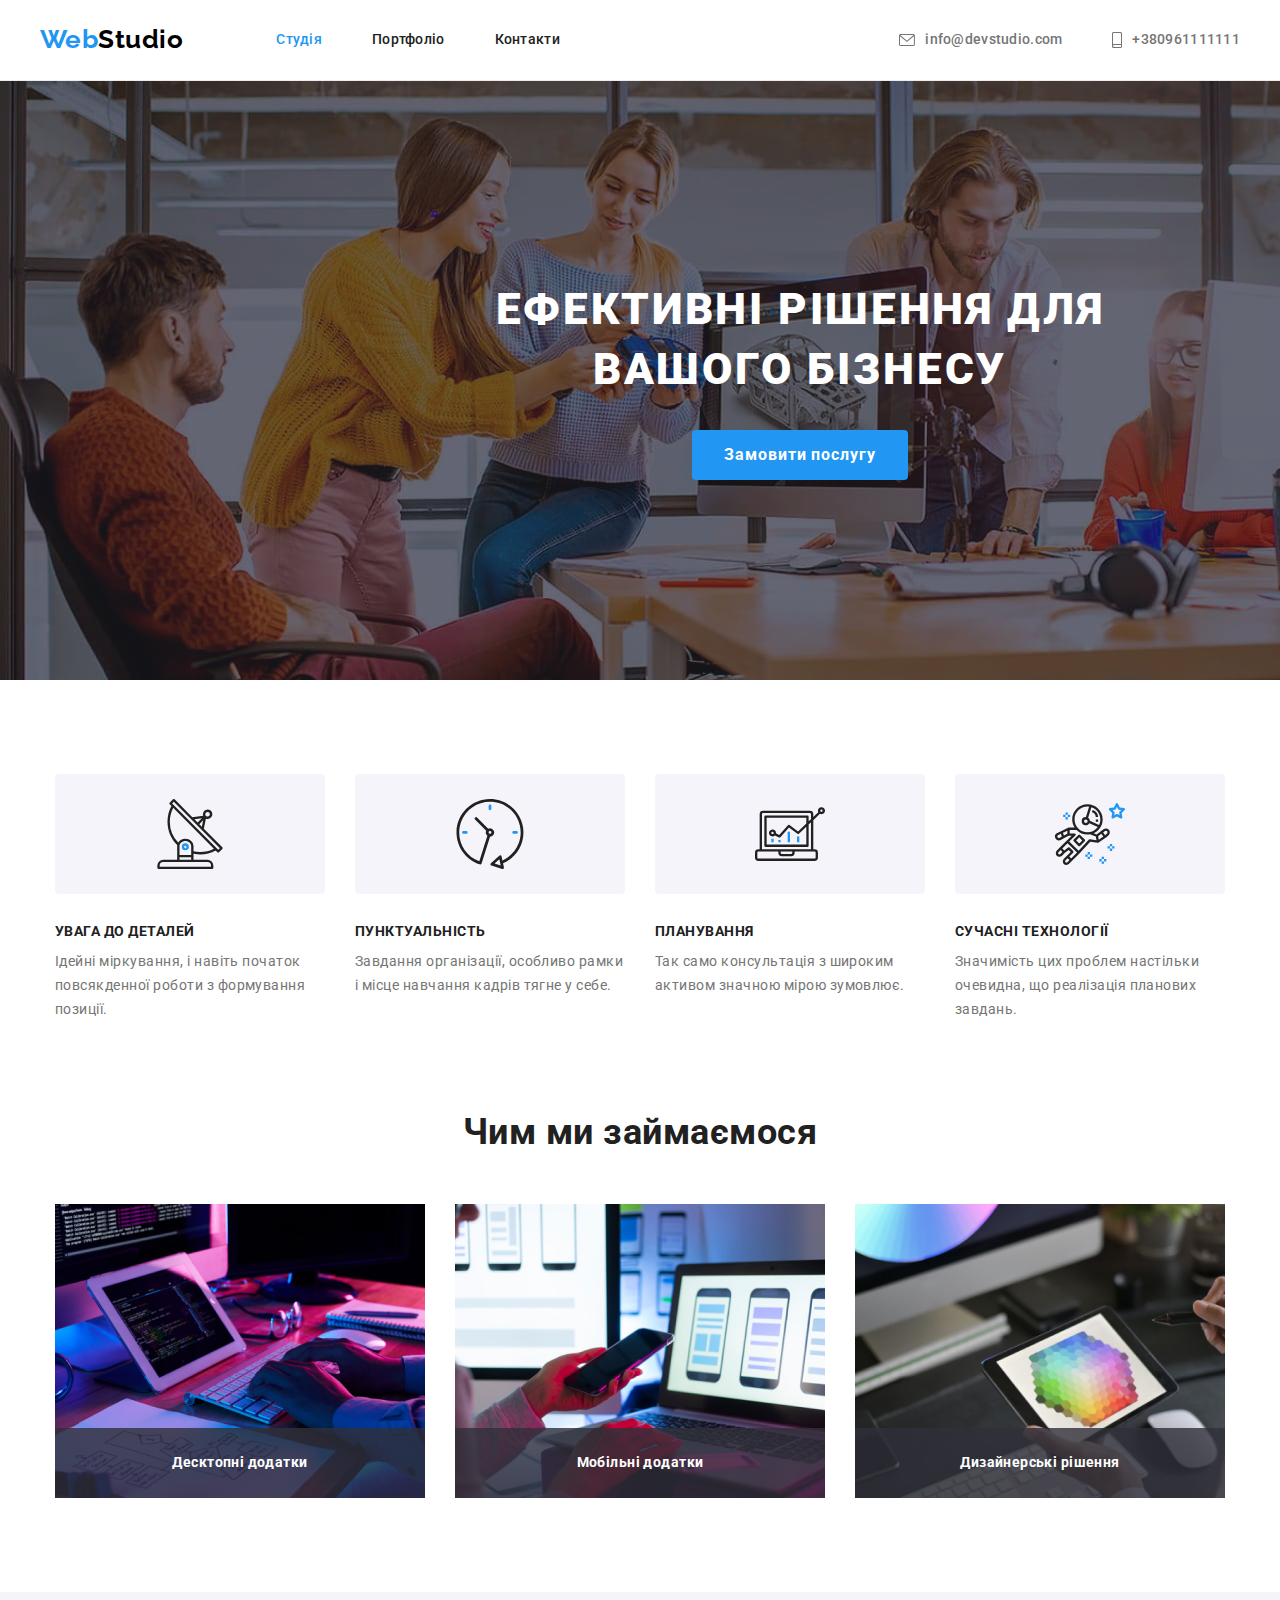
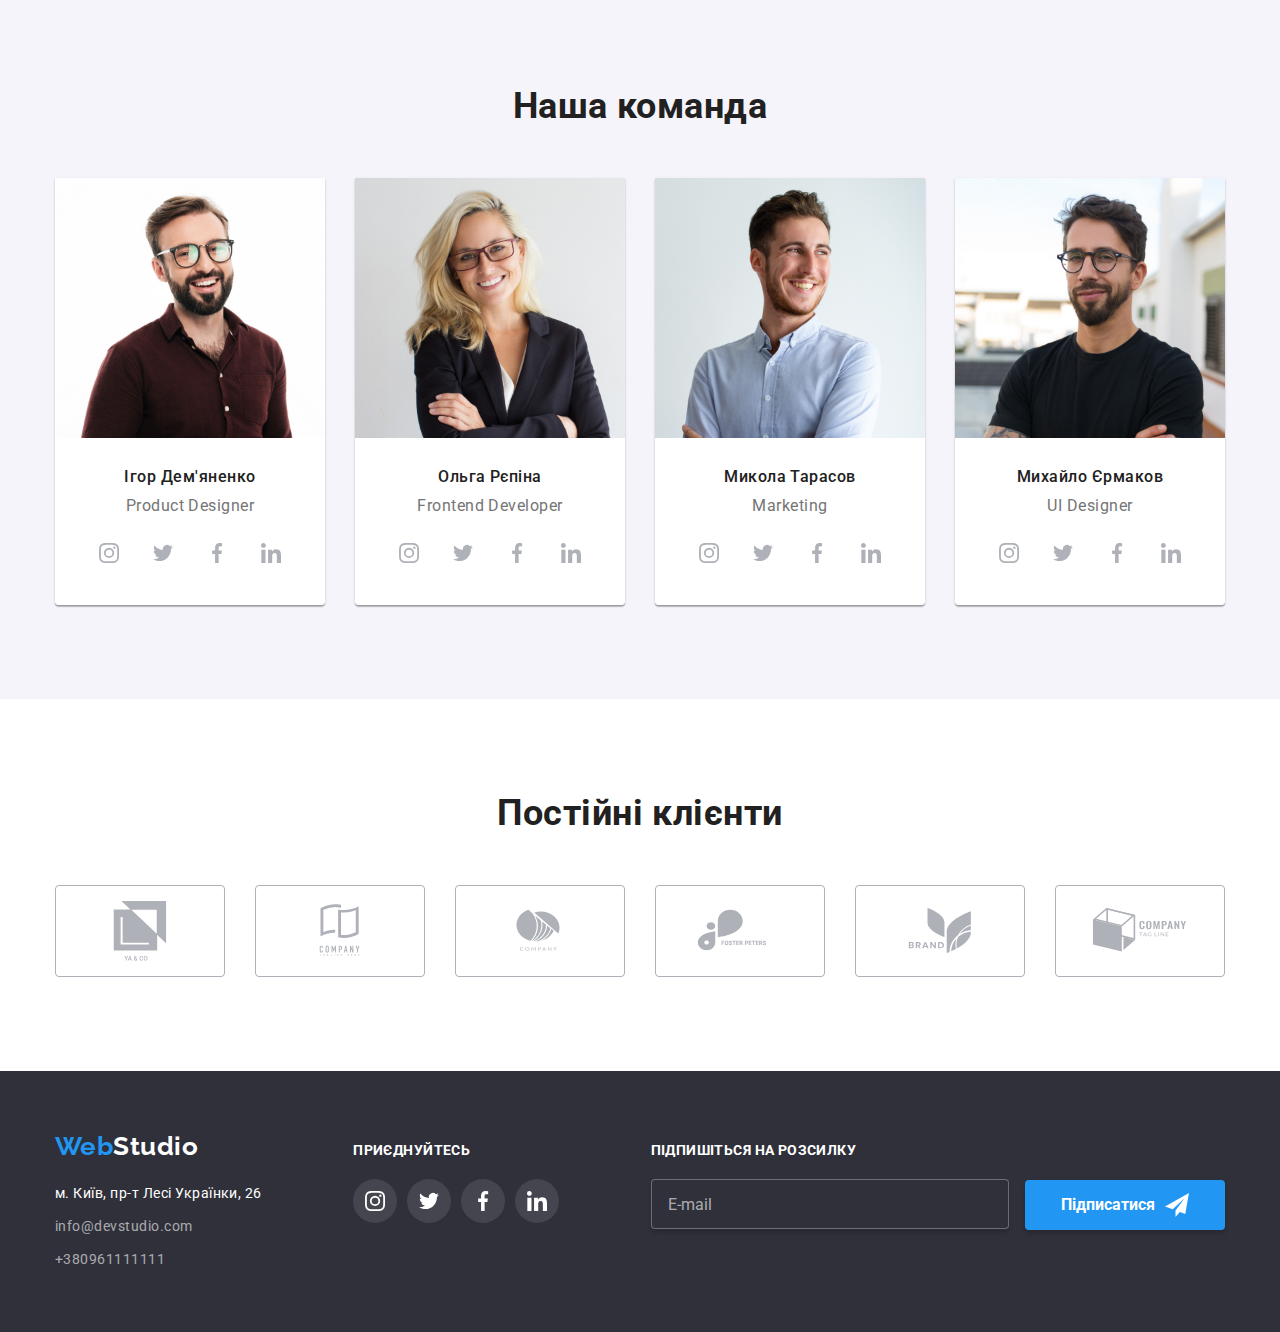
==== index.html @ a15ea8e2 "clone repository" ====
<!DOCTYPE html>
<html lang="uk">
  <head>
    <meta charset="UTF-8" />
    <meta http-equiv="X-UA-Compatible" content="IE=edge" />
    <meta name="viewport" content="width=device-width, initial-scale=1.0" />
    <title lang="en">Webstudio</title>
    <link rel="preconnect" href="https://fonts.googleapis.com" />
    <link rel="preconnect" href="https://fonts.gstatic.com" crossorigin />
    <link
      href="https://fonts.googleapis.com/css2?family=Raleway:wght@700&family=Roboto:wght@400;500;700;900&display=swap"
      rel="stylesheet"
    />
    <link
      rel="stylesheet"
      href="https://cdnjs.cloudflare.com/ajax/libs/modern-normalize/1.0.0/modern-normalize.min.css"
    />
    <link rel="stylesheet" href="./css/styles.css" />
  </head>

  <body>
    <!-- Шапка -->
    <header class="header">
      <div class="container container-header">
        <nav class="main-nav">
          <a lang="en" href="./index.html" class="logo">
            <span class="word">Web</span>Studio
          </a>

          <ul class="site-nav list">
            <li class="item">
              <a href="./index.html" class="link current item-currents"
                >Студія</a
              >
            </li>
            <li class="item">
              <a href="./portfolio.html" class="link item-currents"
                >Портфоліо</a
              >
            </li>
            <li class="item">
              <a href="" class="link item-currents">Контакти</a>
            </li>
          </ul>
        </nav>

        <ul class="contact list">
          <li class="item icon-mail">
            <a href="mailto:info@devstudio.com" class="links">
              <svg class="icon-envelope" width="16" height="12">
                <use href="./images/symbol-defs.svg#icon-envelope"></use>
              </svg>
              info@devstudio.com
            </a>
          </li>
          <li class="item icon-mail">
            <a href="tel:+380961111111" class="links">
              <svg class="icon-tell" width="10" height="16">
                <use href="./images/symbol-defs.svg#icon-smartphone"></use>
              </svg>
              +380961111111</a
            >
          </li>
        </ul>
      </div>
    </header>

    <main>
      <!-- Герой (Баннер) -->
      <section class="hero">
        <div class="container">
          <h1 class="hero-title">Ефективні рішення для вашого бізнесу</h1>
          <button data-modal-open class="hero-btn" type="button">
            Замовити послугу
          </button>
        </div>
      </section>

      <!-- Переваги -->
      <section class="advantages section">
        <div class="container">
          <h2 class="visually-hidden">Наші переваги</h2>
          <ul class="advantages-list list">
            <li class="item">
              <div class="box">
                <svg class="box-icon">
                  <use
                    href="./images/symbol-defs.svg#icon-antenna"
                    width="70"
                    height="70"
                  ></use>
                </svg>
                <h3 class="advantages-title">УВАГА ДО ДЕТАЛЕЙ</h3>
                <p class="advantages-text">
                  Ідейні міркування, і навіть початок повсякденної роботи з
                  формування позиції.
                </p>
              </div>
            </li>
            <li class="item">
              <div class="box">
                <svg class="box-icon">
                  <use
                    href="./images/symbol-defs.svg#icon-clock"
                    width="70"
                    height="70"
                  ></use>
                </svg>
                <h3 class="advantages-title">ПУНКТУАЛЬНІСТЬ</h3>
                <p class="advantages-text">
                  Завдання організації, особливо рамки і місце навчання кадрів
                  тягне у себе.
                </p>
              </div>
            </li>
            <li class="item">
              <div class="box">
                <svg class="box-icon">
                  <use
                    href="./images/symbol-defs.svg#icon-diagram"
                    width="70"
                    height="70"
                  ></use>
                </svg>
                <h3 class="advantages-title">ПЛАНУВАННЯ</h3>
                <p class="advantages-text">
                  Так само консультація з широким активом значною мірою
                  зумовлює.
                </p>
              </div>
            </li>
            <li class="item">
              <div class="box">
                <svg class="box-icon">
                  <use
                    href="./images/symbol-defs.svg#icon-astronaut"
                    width="70"
                    height="70"
                  ></use>
                </svg>
                <h3 class="advantages-title">СУЧАСНІ ТЕХНОЛОГІЇ</h3>
                <p class="advantages-text">
                  Значимість цих проблем настільки очевидна, що реалізація
                  планових завдань.
                </p>
              </div>
            </li>
          </ul>
        </div>
      </section>

      <!-- чим ми займаємось -->
      <section class="practice section">
        <div class="container container-practice">
          <h2 class="practice-title">Чим ми займаємося</h2>
          <ul class="practice-list list">
            <li class="practice-img">
              <img
                class="image"
                src="./images/img.png"
                alt="программіст, працюючий в своєму кабінеті"
                width="370"
                height="294"
              />
              <p class="practice-box">Десктопні додатки</p>
            </li>
            <li class="practice-img">
              <img
                class="image"
                src="./images/img1.png"
                alt="дизайнер розробляє додаток"
                width="370"
                height="294"
              />
              <p class="practice-box">Мобільні додатки</p>
            </li>
            <li class="practice-img">
              <img
                class="image"
                src="./images/img2.png"
                alt="веб-дизайн с працючим підбором кольорів на планшеті"
                width="370"
                height="294"
              />
              <p class="practice-box">Дизайнерські рішення</p>
            </li>
          </ul>
        </div>
      </section>

      <!-- спеціалісти нашої студіі -->
      <section class="team section">
        <div class="container container-team">
          <h2 class="team-title">Наша команда</h2>
          <ul class="team-list list">
            <li class="card">
              <div class="card-thumb">
                <img
                  class="team-img"
                  src="./images/IgorDemyanenko.jpg"
                  alt="Ігор Дем'яненко"
                  width="270"
                  height="260"
                />
              </div>

              <div class="card-content">
                <h3 class="team-name">Ігор Дем'яненко</h3>
                <p class="team-text">Product Designer</p>
              </div>

              <div class="box-social">
                <ul class="social list">
                  <li class="social-item">
                    <a class="social-link" href="">
                      <svg width="20" height="20">
                        <use
                          href="./images/symbol-defs.svg#icon-instagram"
                        ></use>
                      </svg>
                    </a>
                  </li>
                  <li class="social-item">
                    <a class="social-link" href="">
                      <svg width="20" height="20">
                        <use
                          href="./images/symbol-defs.svg#icon-twitter"
                          width="20"
                          height="20"
                        ></use>
                      </svg>
                    </a>
                  </li>
                  <li class="social-item">
                    <a class="social-link" href="">
                      <svg width="20" height="20">
                        <use
                          href="./images/symbol-defs.svg#icon-facebook"
                          width="20"
                          height="20"
                        ></use>
                      </svg>
                    </a>
                  </li>
                  <li class="social-item">
                    <a class="social-link" href="">
                      <svg width="20" height="20">
                        <use
                          href="./images/symbol-defs.svg#icon-linkedin"
                          width="20"
                          height="20"
                        ></use>
                      </svg>
                    </a>
                  </li>
                </ul>
              </div>
            </li>

            <li class="card">
              <div class="card-thumb">
                <img
                  class="team-img"
                  src="./images/OlgaRepina.jpg"
                  alt="Ольга Рєпіна"
                  width="270"
                  height="260"
                />
              </div>

              <div class="card-content">
                <h3 class="team-name">Ольга Рєпіна</h3>
                <p class="team-text">Frontend Developer</p>
              </div>

              <div class="box-social">
                <ul class="social list">
                  <li class="social-item">
                    <a class="social-link" href="">
                      <svg width="20" height="20">
                        <use
                          href="./images/symbol-defs.svg#icon-instagram"
                        ></use>
                      </svg>
                    </a>
                  </li>
                  <li class="social-item">
                    <a class="social-link" href="">
                      <svg width="20" height="20">
                        <use
                          href="./images/symbol-defs.svg#icon-twitter"
                          width="20"
                          height="20"
                        ></use>
                      </svg>
                    </a>
                  </li>
                  <li class="social-item">
                    <a class="social-link" href="">
                      <svg width="20" height="20">
                        <use
                          href="./images/symbol-defs.svg#icon-facebook"
                          width="20"
                          height="20"
                        ></use>
                      </svg>
                    </a>
                  </li>
                  <li class="social-item">
                    <a class="social-link" href="">
                      <svg width="20" height="20">
                        <use
                          href="./images/symbol-defs.svg#icon-linkedin"
                          width="20"
                          height="20"
                        ></use>
                      </svg>
                    </a>
                  </li>
                </ul>
              </div>
            </li>

            <li class="card">
              <div class="card-thumb">
                <img
                  class="team-img"
                  src="./images/MykolaTarasov.jpg"
                  alt="Микола Тарасов"
                  width="270"
                  height="260"
                />
              </div>

              <div class="card-content">
                <h3 class="team-name">Микола Тарасов</h3>
                <p class="team-text">Marketing</p>
              </div>

              <div class="box-social">
                <ul class="social list">
                  <li class="social-item">
                    <a class="social-link" href="">
                      <svg width="20" height="20">
                        <use
                          href="./images/symbol-defs.svg#icon-instagram"
                        ></use>
                      </svg>
                    </a>
                  </li>
                  <li class="social-item">
                    <a class="social-link" href="">
                      <svg width="20" height="20">
                        <use
                          href="./images/symbol-defs.svg#icon-twitter"
                          width="20"
                          height="20"
                        ></use>
                      </svg>
                    </a>
                  </li>
                  <li class="social-item">
                    <a class="social-link" href="">
                      <svg width="20" height="20">
                        <use
                          href="./images/symbol-defs.svg#icon-facebook"
                          width="20"
                          height="20"
                        ></use>
                      </svg>
                    </a>
                  </li>
                  <li class="social-item">
                    <a class="social-link" href="">
                      <svg width="20" height="20">
                        <use
                          href="./images/symbol-defs.svg#icon-linkedin"
                          width="20"
                          height="20"
                        ></use>
                      </svg>
                    </a>
                  </li>
                </ul>
              </div>
            </li>

            <li class="card">
              <div class="card-thumb">
                <img
                  class="team-img"
                  src="./images/MikhayloYermakov.jpg"
                  alt="Михайло Єрмаков"
                  width="270"
                  height="260"
                />
              </div>

              <div class="card-content">
                <h3 class="team-name">Михайло Єрмаков</h3>
                <p class="team-text">UI Designer</p>
              </div>

              <div class="box-social">
                <ul class="social list">
                  <li class="social-item">
                    <a class="social-link" href="">
                      <svg width="20" height="20">
                        <use
                          href="./images/symbol-defs.svg#icon-instagram"
                        ></use>
                      </svg>
                    </a>
                  </li>
                  <li class="social-item">
                    <a class="social-link" href="">
                      <svg width="20" height="20">
                        <use
                          href="./images/symbol-defs.svg#icon-twitter"
                          width="20"
                          height="20"
                        ></use>
                      </svg>
                    </a>
                  </li>
                  <li class="social-item">
                    <a class="social-link" href="">
                      <svg width="20" height="20">
                        <use
                          href="./images/symbol-defs.svg#icon-facebook"
                          width="20"
                          height="20"
                        ></use>
                      </svg>
                    </a>
                  </li>
                  <li class="social-item">
                    <a class="social-link" href="">
                      <svg width="20" height="20">
                        <use
                          href="./images/symbol-defs.svg#icon-linkedin"
                          width="20"
                          height="20"
                        ></use>
                      </svg>
                    </a>
                  </li>
                </ul>
              </div>
            </li>
          </ul>
        </div>
      </section>

      <!-- наші клієнти -->
      <section class="section">
        <div class="clients container">
          <h2 class="clients-title">Постійні клієнти</h2>
          <ul class="clients-list list">
            <li class="icon-client">
              <a href="" class="client-link">
                <svg width="106" height="60">
                  <use href="./images/symbol-defs.svg#client1"></use>
                </svg>
              </a>
            </li>
            <li class="icon-client">
              <a href="" class="client-link">
                <svg width="106" height="60">
                  <use href="./images/symbol-defs.svg#client2"></use>
                </svg>
              </a>
            </li>
            <li class="icon-client">
              <a href="" class="client-link">
                <svg width="106" height="60">
                  <use href="./images/symbol-defs.svg#client3"></use>
                </svg>
              </a>
            </li>
            <li class="icon-client">
              <a href="" class="client-link">
                <svg width="106" height="60">
                  <use href="./images/symbol-defs.svg#client4"></use>
                </svg>
              </a>
            </li>
            <li class="icon-client">
              <a href="" class="client-link">
                <svg width="106" height="60">
                  <use href="./images/symbol-defs.svg#client5"></use>
                </svg>
              </a>
            </li>
            <li class="icon-client">
              <a href="" class="client-link">
                <svg width="106" height="60">
                  <use href="./images/symbol-defs.svg#client6"></use>
                </svg>
              </a>
            </li>
          </ul>
        </div>
      </section>
    </main>

    <!-- підвал -->
    <footer class="footer">
      <div class="container container-footer">
        <div class="adress-box">
          <a lang="en" href="./index.html" class="logo second"
            ><span class="logo-word secondary">Web</span>Studio</a
          >
          <address class="address">
            <ul class="contacts-list list">
              <li class="contacts-link">
                <a
                  class="adress-link"
                  href="https://goo.gl/maps/zchuNDGv8sshK3Rr7"
                  >м. Київ, пр-т Лесі Українки, 26</a
                >
              </li>
              <li class="contacts-link">
                <a href="mailto:info@devstudio.com" class="contact-link"
                  >info@devstudio.com</a
                >
              </li>
              <li class="contacts-link">
                <a href="tel:+380961111111" class="contact-link"
                  >+380961111111</a
                >
              </li>
            </ul>
          </address>
        </div>

        <div class="box-social-footer">
          <p class="text-footer">приєднуйтесь</p>
          <ul class="social-footer list">
            <li class="social-item">
              <a class="social-link-footer" href="">
                <svg width="20" height="20">
                  <use href="./images/symbol-defs.svg#icon-instagram"></use>
                </svg>
              </a>
            </li>
            <li class="social-item">
              <a class="social-link-footer" href="">
                <svg width="20" height="20">
                  <use
                    href="./images/symbol-defs.svg#icon-twitter"
                    width="20"
                    height="20"
                  ></use>
                </svg>
              </a>
            </li>
            <li class="social-item">
              <a class="social-link-footer" href="">
                <svg width="20" height="20">
                  <use
                    href="./images/symbol-defs.svg#icon-facebook"
                    width="20"
                    height="20"
                  ></use>
                </svg>
              </a>
            </li>
            <li class="social-item">
              <a class="social-link-footer" href="">
                <svg width="20" height="20">
                  <use
                    href="./images/symbol-defs.svg#icon-linkedin"
                    width="20"
                    height="20"
                  ></use>
                </svg>
              </a>
            </li>
          </ul>
        </div>

        <div class="subscribe">
          <p class="subscribe-title">Підпишіться на розсилку</p>
          <form class="">
            <label for="subscrible-email"></label>
            <input
              class="subscribe-window"
              type="email"
              name="email"
              id="subscrible-email"
              autocomplete="on"
              placeholder="E-mail"
            />
            <button class="subscribe-btn" type="submit">
              Підписатися
              <svg class="subsribe-icon" width="24" height="24">
                <use href="./images/symbol-defs.svg#icon-send"></use>
              </svg>
            </button>
          </form>
        </div>
      </div>
    </footer>

    <!-- Модальне вікно -->
    <div class="backdrop is-hidden" data-modal>
      <div class="modal">
        <div class="btn-close">
          <button class="close" data-modal-close>
            <svg width="18" height="18">
              <use href="./images/symbol-defs.svg#icon-close"></use>
            </svg>
          </button>
        </div>

        <!--форма  -->
        <form class="form" autocomplete="off">
          <p class="modal-title">Залиште свої дані, ми вам передзвонимо</p>

          <label class="form-field"
            >Ім'я
            <input type="text" class="form-input" name="name" />
            <svg class="icon" width="18" height="18">
              <use
                class="form-icon"
                href="./images/symbol-defs.svg#person-blank"
              ></use>
            </svg>
          </label>

          <label class="form-field"
            >Телефон
            <input type="tel" class="form-input" name="phone" />
            <svg class="icon" width="18" height="18">
              <use
                class="form-icon"
                href="./images/symbol-defs.svg#phone-blank"
              ></use>
            </svg>
          </label>

          <label class="form-field"
            >Пошта
            <input
              type="email"
              class="form-input"
              name="mail"
              autocomplete="on"
            />
            <svg class="icon" width="18" height="18">
              <use
                class="form-icon"
                href="./images/symbol-defs.svg#email-blank"
              ></use>
            </svg>
          </label>

          <label class="comments"
            >Коментар
            <textarea
              class="comment-box"
              name="comments"
              placeholder="Введіть текст"
            ></textarea>
          </label>

          <!-- <div class="accept"> -->
          <label class="checkbox-label">
            <input class="checkbox" type="checkbox" name="topic" value="" />
            <span class="checkbox-icon"></span>
            Погоджуюся з розсилкою та приймаю
            <a class="checkbox-link" href="">Умови договору</a>
          </label>
          <!-- </div> -->

          <div class="modal-submit">
            <button class="submit-modal" type="submit">Відправити</button>
          </div>
        </form>
      </div>
    </div>

    <script src="./js/modal.js"></script>
  </body>
</html>
---- css/styles.css ----
:root {
  --background-main-color: #ffffff;
  --background-secondary-color: #f5f4fa;
  --footer-backgound: #2f303a;
  --primary-text-color: #212121;
  --secondary-text-color: #757575;
  --text-color: #000000;
  --white-color: #ffffff;
  --accent-color: #2196f3;
  --header-line: #ececec;
  --border-color: #eeeeee;
  --hero-btn-hover: #188ce8;
  --svg-color: #afb1b8;

  --time-duration: 250ms;
  --cubic-bezier: cubic-bezier(0.4, 0, 0.2, 1);

  --team-list-gap: 30px;
  --card-shadow: 0px 1px 3px rgba(0, 0, 0, 0.12),
    0px 1px 1px rgba(0, 0, 0, 0.14), 0px 2px 1px rgba(0, 0, 0, 0.2);
}

body {
  background-color: var(--background-main-color);
  color: var(--primary-text-color);
  padding-top: 80px;

  font-family: "Roboto", sans-serif;
  letter-spacing: 0.03em;
}

img {
  display: block;
  max-width: 100%;
  height: auto;
}

.list {
  padding: 0;
  margin: 0;
  list-style: none;
}

.container {
  margin-left: auto;
  margin-right: auto;
  width: 1200px;
  padding-left: 15px;
  padding-right: 15px;
}

.header {
  position: fixed;
  top: 0;
  width: 100%;
  z-index: 1;

  background-color: var(--background-main-color);
}

/* logo */

.logo {
  margin-right: 93px;
}

.logo,
.word {
  padding-top: 24px;

  color: var(--text-color);

  font-family: "Raleway";
  font-style: normal;
  font-weight: 700;
  font-size: 26px;
  line-height: 1.2;
  text-decoration-line: none;
}

.word {
  color: var(--accent-color);
}

/* site nav */

.header {
  border-bottom: 1px solid var(--header-line);
}

.container-header {
  padding: 0;
  display: flex;
  align-items: center;
}

.main-nav {
  display: flex;
}

.site-nav .item + .item {
  margin-left: 50px;
}

.site-nav {
  display: flex;
  align-items: center;
}

.link {
  padding-top: 32px;
  padding-bottom: 32px;
}

.site-nav .link {
  display: block;

  color: var(--primary-text-color);

  font-weight: 500;
  font-size: 14px;
  line-height: 1.14;
  letter-spacing: 0.02em;
  text-decoration: none;

  transition: color var(--time-duration) var(--cubic-bezier);
}

.site-nav .link:hover,
.site-nav .link:focus {
  color: var(--accent-color);
}

.site-nav .link.current {
  color: var(--accent-color);
}

.item {
  position: relative;
}

.item-currents::after {
  content: "";

  position: absolute;
  left: 0;
  bottom: 0;

  width: 100%;
  height: 4px;
  border-radius: 2px;

  background-color: var(--accent-color);

  transform: scaleX(0);
  transition: transform var(--time-duration) var(--cubic-bezier);
}

.item-currents:hover::after,
.item-currents:focus::after {
  transform: scaleX(1);
}

.contact {
  display: flex;
  margin-left: auto;
}

.contact .item + .item {
  margin-left: 50px;
}

.contact .links {
  display: inline-flex;
  color: var(--secondary-text-color);

  font-weight: 500;
  font-size: 14px;
  line-height: 1.14;
  letter-spacing: 0.02em;
  text-decoration: none;
  align-items: center;

  transition: fill var(--time-duration) var(--cubic-bezier),
    color var(--time-duration) var(--cubic-bezier);
}

.icon-mail {
  display: flex;
  align-items: center;
  fill: var(--secondary-text-color);
}

.icon-envelope,
.icon-tell {
  margin-right: 10px;
  cursor: pointer;
}

.contact .links:hover,
.contact .links:focus,
.contact-link:hover,
.contact-link:focus,
.icon-mail:hover,
.icon-mail:focus,
.icon-tell:hover,
.icon-tell:focus,
.adress-link:hover,
.adress-link:focus {
  color: var(--accent-color);
  fill: var(--accent-color);
}

/* hero section */

.hero {
  padding-top: 200px;
  padding-bottom: 200px;

  height: 600px;
  min-width: 1600px;

  background-image: linear-gradient(
      rgba(47, 48, 58, 0.4),
      rgba(47, 48, 58, 0.4)
    ),
    url("../images/background.jpg");
  background-color: var(--footer-backgound);
  background-size: contain;
  background-repeat: no-repeat;
  background-position: center;

  text-align: center;
}

.hero-title {
  margin-top: 0;
  margin-bottom: 30px;
  margin-left: auto;
  margin-right: auto;
  width: 696px;
  height: 120px;

  font-weight: 900;
  font-size: 44px;
  line-height: 1.36;
  text-align: center;
  letter-spacing: 0.06em;
  text-transform: uppercase;

  color: var(--white-color);
}

.hero-btn {
  display: inline-block;
  min-width: 216px;
  height: 50px;

  border-radius: 4px;
  border: 0;
  cursor: pointer;

  color: var(--white-color);
  background-color: var(--accent-color);

  font-weight: 700;
  font-size: 16px;
  line-height: 1.87;
  text-align: center;
  letter-spacing: 0.06em;

  transition: background-color var(--time-duration) var(--cubic-bezier),
    box-shadow var(--time-duration) var(--cubic-bezier);
}

.hero-btn:hover,
.hero-btn:focus {
  background-color: var(--hero-btn-hover);
  box-shadow: 0px 4px 4px rgba(0, 0, 0, 0.15);
}

/* section advantages */

.section {
  padding-top: 94px;
  padding-bottom: 94px;
}

.visually-hidden {
  position: absolute;
  width: 1px;
  height: 1px;
  margin: -1px;
  border: 0;
  padding: 0;
  clip: rect(0 0 0 0);
  overflow: hidden;
}

.advantages-list {
  display: flex;
  justify-content: space-between;
}

.advantages {
  padding-bottom: 0;
}

.advantages-list .item + .item {
  margin-left: 30px;
}

.advantages-title {
  margin-top: 0;
  margin-bottom: 10px;
  font-weight: 700;
  font-size: 14px;
  line-height: 1.14;
  text-transform: uppercase;
}

.advantages-text {
  margin-top: 0;
  margin-bottom: 0;
  font-weight: 400;
  font-size: 14px;
  line-height: 1.71;

  color: var(--secondary-text-color);
}

.box {
  display: inline-block;
  width: 270px;
  height: 120px;
  margin-bottom: 30px;

  background-color: var(--background-secondary-color);
  border-radius: 4px;
}

.box-icon {
  display: block;
  width: 270px;
  height: 120px;
  padding: 25px 100px;
  text-align: center;
  margin-bottom: 30px;
}

/* section practice */

.practice-title,
.team-title,
.clients-title {
  margin-top: 0;
  margin-bottom: 50px;
  font-weight: 700;
  font-size: 36px;
  line-height: 1.16;
  text-align: center;
}

.practice-list {
  display: flex;
  justify-content: space-between;
}

.image {
  display: block;
}

.practice-img {
  position: relative;
}

.practice-box {
  display: flex;
  position: absolute;
  width: 100%;
  height: 70px;
  padding: 0;
  margin: 0;
  bottom: 0;

  justify-content: center;
  align-items: center;

  font-weight: 700;
  font-size: 14px;
  line-height: 1.14;
  text-align: center;
  letter-spacing: 0.03em;

  background-color: rgba(47, 48, 58, 0.8);
  color: var(--white-color);
}

/* team section */

.team {
  background-color: var(--background-secondary-color);
}

.team-list {
  display: flex;
}

/* CARD SET */
.card-thumb {
  background-color: var(--background-main-color);
}

.team-list {
  padding: 0;
  margin: 0;
  list-style: none;

  display: flex;
  flex-wrap: wrap;
  margin-left: calc(-1 * var(--team-list-gap));
  margin-top: calc(-1 * var(--team-list-gap));
}

.team-list > .card {
  flex-basis: calc(100% / 4 - var(--team-list-gap));
  margin-left: var(--team-list-gap);
  margin-top: var(--team-list-gap);
}

/* CARD */
.card {
  box-shadow: var(--card-shadow);
  border-radius: 0 0 4px 4px;
  overflow: hidden;
}

.card-content,
.box-social {
  background-color: var(--background-main-color);
}

.team-name {
  margin: 0;
  padding-top: 30px;
  padding-bottom: 10px;

  color: var(--primary-text-color);

  font-weight: 500;
  font-size: 16px;
  line-height: 1.18;
  text-align: center;
}

.team-text {
  margin-top: 0;
  margin-bottom: 0;

  color: var(--secondary-text-color);

  padding-bottom: 16px;
  font-weight: 400;
  font-size: 16px;
  line-height: 1.18;
  text-align: center;
}

.social {
  display: flex;
  padding-bottom: 30px;
  margin: 0;
  justify-content: center;
  align-items: center;
}

.social-link {
  display: flex;
  width: 44px;
  height: 44px;
  border-radius: 50px;

  justify-content: center;
  align-items: center;

  background-color: var(--background-main-color);
  fill: var(--svg-color);

  transition: fill var(--time-duration) var(--cubic-bezier),
    background-color var(--time-duration) var(--cubic-bezier);
}

.social-link:hover,
.social-link:focus {
  background-color: var(--accent-color);
  fill: var(--white-color);
}

.social-item + .social-item {
  margin-left: 10px;
}

/* clients section*/

.clients-list {
  display: flex;
}

.client-link {
  display: flex;
  width: 170px;
  height: 92px;
  border: 1px solid var(--svg-color);
  border-radius: 4px;
  fill: var(--svg-color);

  justify-content: center;
  align-items: center;

  transition: fill var(--time-duration) var(--cubic-bezier),
    border-color var(--time-duration) var(--cubic-bezier);
}

.icon-client + .icon-client {
  margin-left: 30px;
}

.client-link:hover,
.client-link:focus,
.icon-client:hover,
.icon-client:focus {
  fill: var(--accent-color);
  border-color: var(--accent-color);
}

/* footer section */

.footer {
  background-color: var(--footer-backgound);
}

.adress-box {
  display: block;
}

.container-footer {
  display: flex;
  padding-top: 60px;
  padding-bottom: 60px;
  justify-content: space-between;
}

.second {
  padding-top: 0;
  margin-right: 0;
  color: var(--background-main-color);
}

.secondary {
  color: var(--accent-color);
}

.contact-link {
  text-decoration-line: none;
  transition: color var(--time-duration) var(--cubic-bezier);
}

.contacts-link:not(:last-child) {
  margin-bottom: 9px;
}

.address {
  margin-top: 20px;
  font-style: inherit;
}

.adress-link {
  font-size: 14px;
  line-height: 1.71;
  text-decoration-line: none;

  color: var(--background-main-color);
    transition: color var(--time-duration) var(--cubic-bezier);

}

.contact-link {
  font-size: 14px;
  line-height: 1.71;
  color: rgba(255, 255, 255, 0.6);
}

.box-social-footer {
  margin-left: 70px;
  padding-top: 12px;
}

.text-footer {
  margin-top: 0;
  margin-bottom: 20px;
  font-weight: 700;
  font-size: 14px;
  line-height: 1.14;
  letter-spacing: 0.03em;
  text-transform: uppercase;

  color: var(--white-color);
}

.social-footer {
  display: flex;
  padding-bottom: 0;
  margin: 0;
}

.social-link-footer {
  display: flex;
  width: 44px;
  height: 44px;
  border-radius: 50px;

  justify-content: center;
  align-items: center;

  background-color: rgba(255, 255, 255, 0.1);
  fill: var(--white-color);

  transition: background-color var(--time-duration) var(--cubic-bezier);
}

.social-link-footer:hover,
.social-link-footer:focus {
  background-color: var(--accent-color);
}

.social-item + .social-item {
  margin-left: 10px;
}

/* Footer subscribe */

.subscribe {
  margin-left: 70px;
}

.subscribe-title {
  margin: 0;
  padding-top: 12px;
  padding-bottom: 20px;

  font-weight: 700;
  font-size: 14px;
  line-height: 1.14;
  letter-spacing: 0.03em;
  text-transform: uppercase;

  color: var(--white-color);
}

.subscribe-window {
  width: 358px;
  height: 50px;
  padding: 15px 16px;

  background-color: var(--footer-backgound);
  color: var(--white-color);

  border: 1px solid rgba(255, 255, 255, 0.3);
  border-radius: 4px;
  box-shadow: 0px 4px 4px rgba(0, 0, 0, 0.15);
  outline: none;
  transition: border var(--time-duration) var(--cubic-bezier);
}

.subscribe-window:focus-within,
.subscribe-window:hover {
  border: 1px solid var(--accent-color);
}

.subscribe-window::placeholder {
  color: rgba(255, 255, 255, 0.6);
}

.subscribe-btn {
  display: inline-flex;
  width: 200px;
  height: 50px;
  margin-left: 12px;
  padding: 10px 28px;

  font-weight: 700;
  font-size: 16px;
  line-height: 1.87;

  justify-content: center;
  align-items: center;

  border: 2px solid var(--accent-color);
  border-radius: 4px;
  background-color: var(--accent-color);
  color: var(--white-color);

  cursor: pointer;
  box-shadow: 0px 4px 4px rgba(0, 0, 0, 0.15);
  transition: background-color var(--time-duration) var(--cubic-bezier);
}

.subscribe-btn:hover,
.subscribe-btn:focus,
.submit-modal:hover,
.submit-modal:focus {
  background-color: var(--hero-btn-hover);
}

.subsribe-icon {
  margin-left: 10px;
  fill: var(--white-color);
}

/* portfolio html */

/* button section */

.button {
  display: inline-block;
  padding-left: 22px;
  padding-right: 22px;
  min-width: 73px;
  height: 38px;

  background-color: var(--background-secondary-color);
  color: var(--text-color);
  cursor: pointer;
  border-radius: 4px;
  border: 0;

  font-weight: 500;
  font-size: 16px;
  line-height: 1.62;
  text-align: center;
  letter-spacing: 0.03em;

  transition: color var(--time-duration) var(--cubic-bezier),
    background-color var(--time-duration) var(--cubic-bezier),
    box-shadow var(--time-duration) var(--cubic-bezier);
}
.btn .btn-btn + .btn-btn {
  margin-left: 8px;
}

.button:hover,
.button:focus {
  background-color: var(--accent-color);
  color: var(--white-color);
  box-shadow: 0px 3px 1px rgba(0, 0, 0, 0.1), 0px 1px 2px rgba(0, 0, 0, 0.08),
    0px 2px 2px rgba(0, 0, 0, 0.12);
}

/* content section */

.content {
  background-color: var(--background-main-color);
}

.main {
  padding-bottom: 94px;
}

.content-title {
  margin-top: 0;
  margin-bottom: 4px;

  font-weight: 700;
  font-size: 18px;
  line-height: 2;
  letter-spacing: 0.06em;
}

.content-text {
  margin-top: 0;
  margin-bottom: 0;

  font-weight: 400;
  font-size: 16px;
  line-height: 1.87;
  color: var(--secondary-text-color);
}

.btn {
  display: flex;
  margin-bottom: 50px;
  justify-content: center;
}

.content-list {
  display: flex;
  flex-wrap: wrap;
  margin-left: calc(-1 * var(--team-list-gap));
  margin-top: calc(-1 * var(--team-list-gap));
}

.content-list > .card-filter {
  flex-basis: calc(100% / 3 - var(--team-list-gap));
  margin-left: var(--team-list-gap);
  margin-top: var(--team-list-gap);
}
.card-filter {
  box-shadow: border 1px solid var(--border-color);
}

.card-filter:hover,
.card-filter:focus {
  box-shadow: 0px 1px 1px rgba(0, 0, 0, 0.12), 0px 4px 4px rgba(0, 0, 0, 0.06),
    1px 4px 6px rgba(0, 0, 0, 0.16);

  transition: box-shadow var(--time-duration) var(--cubic-bezier);
}

/* card */

.link-card {
  text-decoration: none;
  color: inherit;
}

.wraper {
  padding: 20px 24px;

  background: var(--white-color);
  border: 1px solid var(--border-color);
}

.card-thumbs {
  position: relative;
  overflow: hidden;
}

.card-overlay {
  position: absolute;
  top: 0;
  margin: 0;
  width: 100%;
  height: 100%;

  padding: 63px 24px;

  font-size: 18px;
  line-height: 1.56;
  letter-spacing: 0.03em;

  background-color: rgba(33, 150, 243, 0.9);
  color: var(--white-color);

  opacity: 0;
  transform: translateY(100%);

  transition: transform var(--time-duration) var(--cubic-bezier),
    opacity var(--time-duration) var(--cubic-bezier);
}

.card-filter:hover .card-overlay,
.card-filter:focus .card-overlay {
  opacity: 1;
  transform: translateY(0);
}

/* Backdrop */

.backdrop {
  position: fixed;
  top: 0;
  left: 0;
  width: 100%;
  height: 100%;

  background-color: rgba(0, 0, 0, 0.2);

  z-index: 2;
  opacity: 1;
  transition: opacity var(--time-duration) var(--cubic-bezier);
}

.backdrop.is-hidden {
  opacity: 0;
  pointer-events: none;
}

.backdrop.is-hidden .modal {
  transform: translate(-50%, -50%) scale(0.3);
}

/* button modal */

.btn-close {
  position: relative;
}

.close {
  position: absolute;
  display: flex;
  top: 8px;
  right: 8px;
  width: 30px;
  height: 30px;
  padding: 6px;
  cursor: pointer;

  margin: 0;
  padding: 0;

  justify-content: center;
  align-items: center;

  background: var(--background-main-color);
  border: 1px solid rgba(0, 0, 0, 0.1);
  border-radius: 50px;

  transition: fill var(--time-duration) var(--cubic-bezier);
}

.btn-close:hover .close,
.btn-close:focus-within .close {
  fill: var(--accent-color);
}

.modal {
  position: absolute;
  top: 50%;
  left: 50%;
  transform: translate(-50%, -50%) scale(1);

  min-width: 528px;
  min-height: 581px;
  border-radius: 4px;
  box-shadow: 0px 1px 3px rgba(0, 0, 0, 0.12), 0px 1px 1px rgba(0, 0, 0, 0.14),
    0px 2px 1px rgba(0, 0, 0, 0.2);

  background-color: var(--background-main-color);

  transition: transform var(--time-duration) var(--cubic-bezier);
}

/* modal form */

textarea {
  resize: none;
  width: 100%;
  height: 120px;

  padding: 12px 16px;

  border: 1px solid #21212133;
  border-radius: 4px;
  outline: none;

  transition: border var(--time-duration) var(--cubic-bezier);
}

.form {
  padding: 40px;
}

.modal-title {
  margin: 0;
  padding-bottom: 12px;
  font-weight: 700;
  font-size: 20px;
  line-height: 1.15;
  text-align: center;
  letter-spacing: 0.03em;

  color: var(--primary-text-color);
}

.form-field {
  display: flex;
  flex-direction: column;
  position: relative;
  margin-bottom: 10px;
  font-weight: 400;
  font-size: 12px;
  line-height: 1.16;
  letter-spacing: 0.01em;
  cursor: pointer;

  color: var(--secondary-text-color);
}

.icon {
  position: absolute;
  left: 15px;
  top: 50%;
  cursor: pointer;
  fill: var(--primary-text-color);
  transition: fill var(--time-duration) var(--cubic-bezier);
}

.form-input {
  position: relative;
  width: 500px;
  height: 40px;
  padding: 12px 15px;
  padding-left: 42px;
  margin-top: 5px;

  border-radius: 4px;
  border: 1px solid #21212133;
  outline: none;
  transition: border var(--time-duration) var(--cubic-bezier);
}

.form-field:focus-within > .icon,
.form-field:hover > .icon {
  fill: #2196f3;
}

.form-field:focus-within .form-input,
.form-field:hover .form-input {
  border: 1px solid var(--accent-color);
}

.comments {
  display: flex;
  flex-direction: column;
  font-weight: 400;
  font-size: 12px;
  line-height: 1.16;
  letter-spacing: 0.01em;
  cursor: pointer;

  color: var(--secondary-text-color);
}

.comment-box {
  margin-top: 4px;
  margin-bottom: 20px;
  transition: var(--time-duration) var(--cubic-bezier);
}

.comment-box::placeholder {
  color: #75757580;
}

.comments:hover .comment-box,
.comments:focus-within .comment-box {
  border: 1px solid var(--accent-color);
}

/* Checkbox */

.checkbox-label {
  display: flex;
  align-items: center;
  justify-content: center;
  cursor: pointer;
  margin-bottom: 30px;

  color: var(--secondary-text-color);
}

.checkbox {
  position: absolute;
  width: 1px;
  height: 1px;
  margin: -1px;
  border: 0;
  padding: 0;
  clip: rect(0 0 0 0);
  overflow: hidden;
}

.checkbox-link {
  color: var(--accent-color);
  margin-left: 5px;
}

.checkbox-icon {
  content: "";
  display: inline-block;
  width: 15px;
  height: 15px;
  margin-right: 8px;

  border: 2px solid black;
  border-radius: 4px;
  transition: var(--time-duration) var(--cubic-bezier);
}

.checkbox:checked + .checkbox-icon {
  border-color: var(--accent-color);
  background-color: var(--accent-color);
  background-image: url(../images/check.svg);
  background-size: contain;
  background-origin: border-box;
}

/* modal submit */

.modal-submit {
  display: flex;
  align-items: center;
  justify-content: center;
}

.submit-modal {
  display: inline-flex;
  width: 200px;
  height: 50px;
  padding: 10px 28px;

  font-weight: 700;
  font-size: 16px;
  line-height: 1.87;

  justify-content: center;
  align-items: center;

  border: 2px solid var(--accent-color);
  border-radius: 4px;
  background-color: var(--accent-color);
  color: var(--white-color);

  box-shadow: 0px 4px 4px rgba(0, 0, 0, 0.15);
  transition: background-color var(--time-duration) var(--cubic-bezier);
}
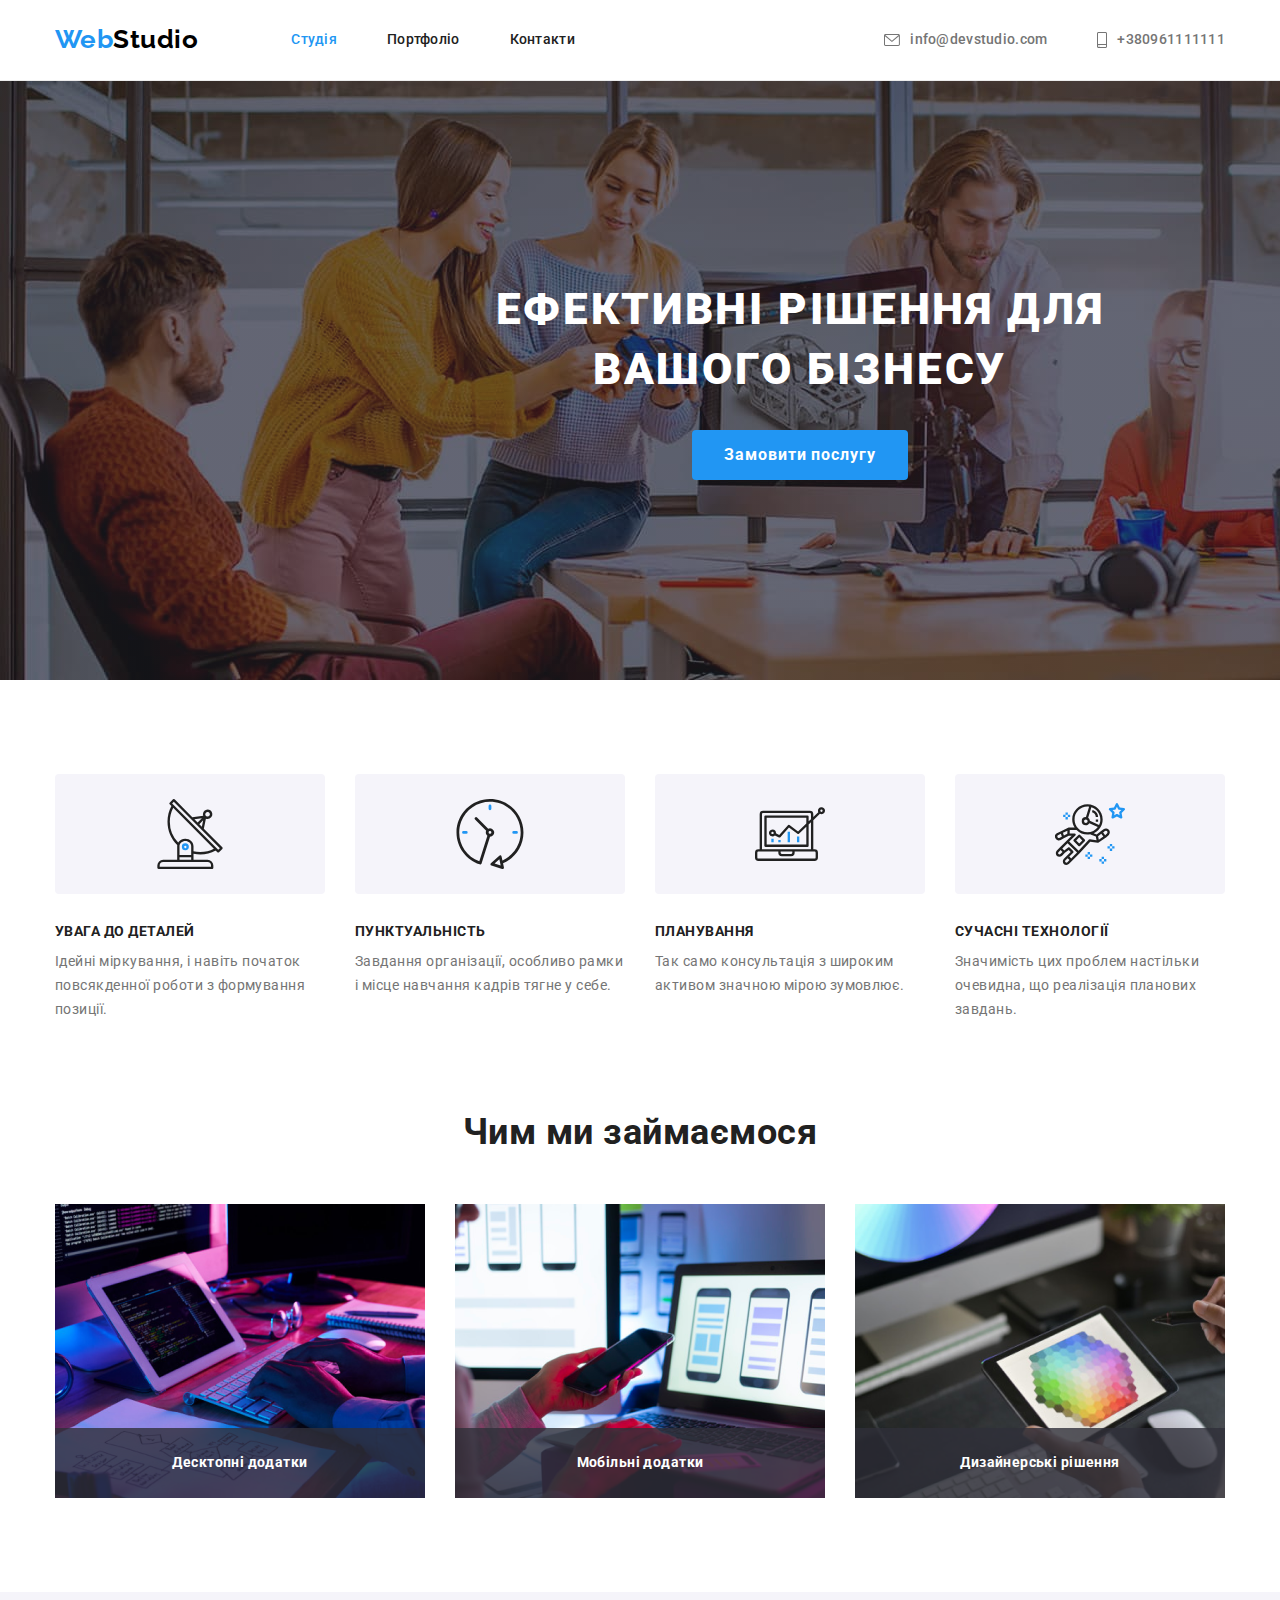
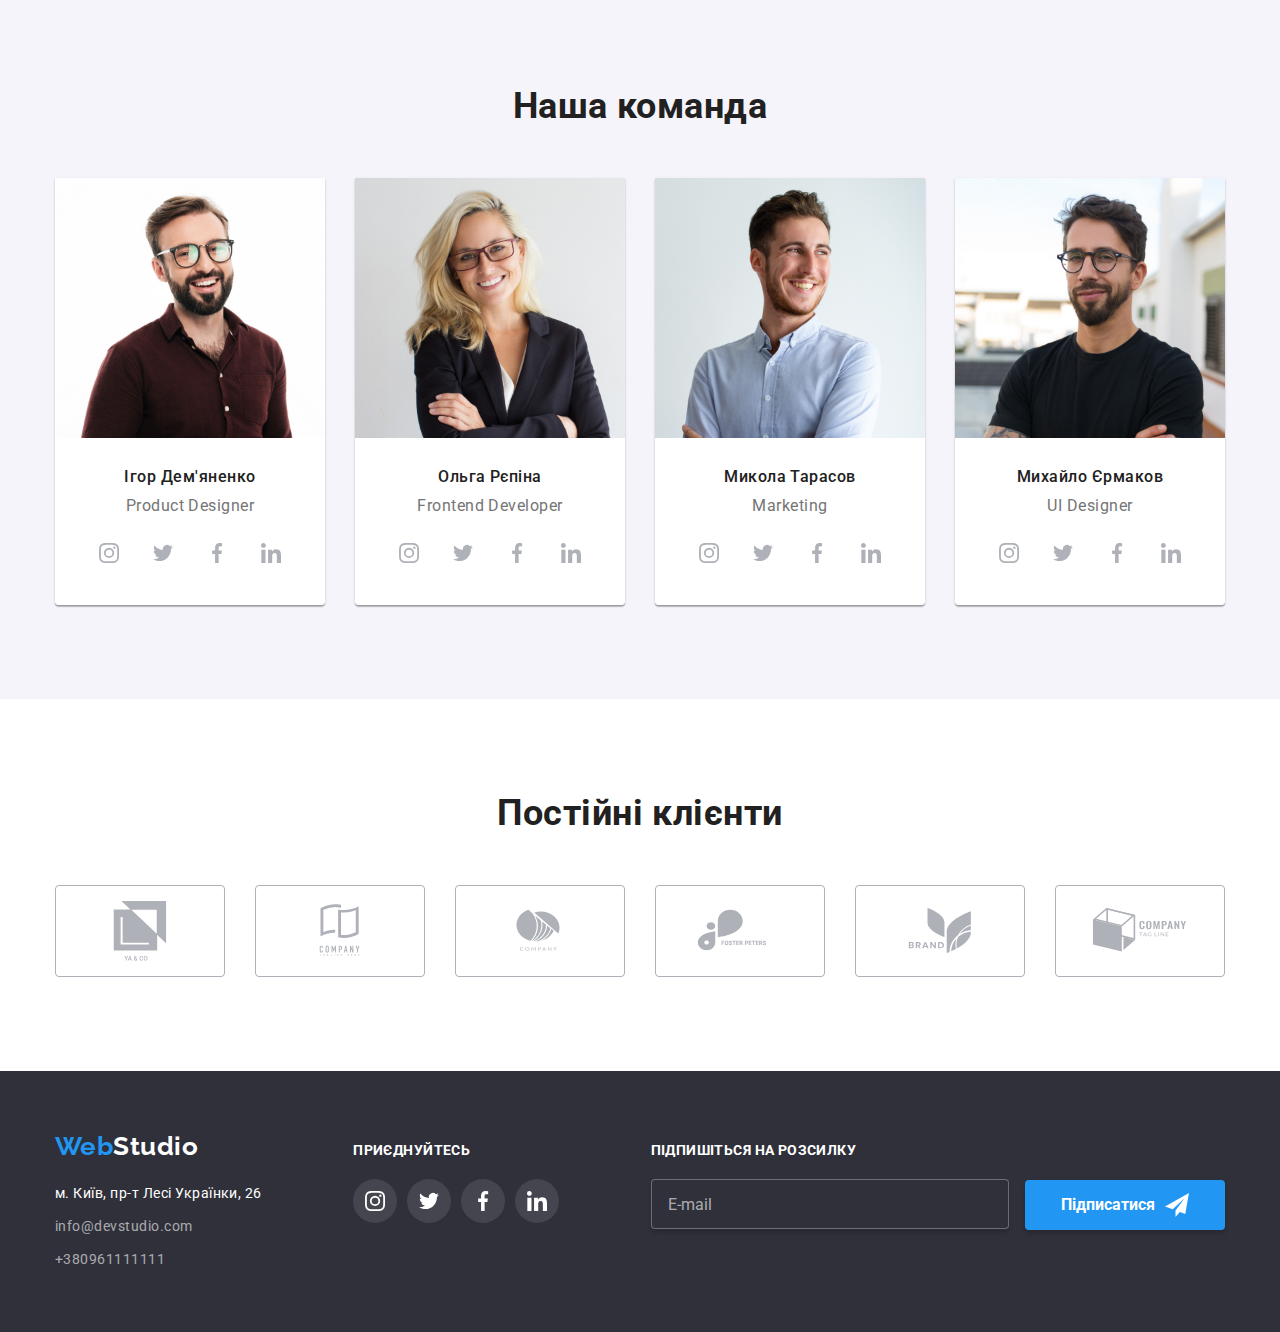
==== commit 6c8a9d7f: "sass" ====
--- a/index.html
+++ b/index.html
@@ -15,7 +15,7 @@
       rel="stylesheet"
       href="https://cdnjs.cloudflare.com/ajax/libs/modern-normalize/1.0.0/modern-normalize.min.css"
     />
-    <link rel="stylesheet" href="./css/styles.css" />
+    <link rel="stylesheet" href="./css/main.min.css">
   </head>
 
   <body>
@@ -69,8 +69,8 @@
       <!-- Герой (Баннер) -->
       <section class="hero">
         <div class="container">
-          <h1 class="hero-title">Ефективні рішення для вашого бізнесу</h1>
-          <button data-modal-open class="hero-btn" type="button">
+          <h1 class="hero__title">Ефективні рішення для вашого бізнесу</h1>
+          <button data-modal-open class="hero__btn" type="button">
             Замовити послугу
           </button>
         </div>
@@ -152,37 +152,37 @@
       <!-- чим ми займаємось -->
       <section class="practice section">
         <div class="container container-practice">
-          <h2 class="practice-title">Чим ми займаємося</h2>
-          <ul class="practice-list list">
-            <li class="practice-img">
+          <h2 class="practice__title">Чим ми займаємося</h2>
+          <ul class="practice__list list">
+            <li class="practice__img">
               <img
-                class="image"
+                class="practice__image"
                 src="./images/img.png"
                 alt="программіст, працюючий в своєму кабінеті"
                 width="370"
                 height="294"
               />
-              <p class="practice-box">Десктопні додатки</p>
-            </li>
-            <li class="practice-img">
+              <p class="practice__box">Десктопні додатки</p>
+            </li>
+            <li class="practice__img">
               <img
-                class="image"
+                class="practice__image"
                 src="./images/img1.png"
                 alt="дизайнер розробляє додаток"
                 width="370"
                 height="294"
               />
-              <p class="practice-box">Мобільні додатки</p>
-            </li>
-            <li class="practice-img">
+              <p class="practice__box">Мобільні додатки</p>
+            </li>
+            <li class="practice__img">
               <img
-                class="image"
+                class="practice__image"
                 src="./images/img2.png"
                 alt="веб-дизайн с працючим підбором кольорів на планшеті"
                 width="370"
                 height="294"
               />
-              <p class="practice-box">Дизайнерські рішення</p>
+              <p class="practice__box">Дизайнерські рішення</p>
             </li>
           </ul>
         </div>
@@ -669,7 +669,7 @@
           <label class="checkbox-label">
             <input class="checkbox" type="checkbox" name="topic" value="" />
             <span class="checkbox-icon"></span>
-            Погоджуюся з розсилкою та приймаю
+            <span class="">Погоджуюся з розсилкою та приймаю</span>
             <a class="checkbox-link" href="">Умови договору</a>
           </label>
           <!-- </div> -->
--- a/css/main.min.css
+++ b/css/main.min.css
@@ -0,0 +1 @@
+:root{--background-main-color: #ffffff;--background-secondary-color: #f5f4fa;--footer-backgound: #2f303a;--primary-text-color: #212121;--secondary-text-color: #757575;--text-color: #000000;--white-color: #ffffff;--accent-color: #2196f3;--header-line: #ececec;--border-color: #eeeeee;--hero-btn-hover: #188ce8;--svg-color: #afb1b8;--time-duration: 250ms;--cubic-bezier: cubic-bezier(0.4, 0, 0.2, 1);--team-list-gap: 30px;--card-shadow: 0px 1px 3px rgba(0, 0, 0, 0.12), 0px 1px 1px rgba(0, 0, 0, 0.14), 0px 2px 1px rgba(0, 0, 0, 0.2)}body{background-color:var(--background-main-color);color:var(--primary-text-color);padding-top:80px;font-family:"Roboto",sans-serif;letter-spacing:.03em}img{display:block;max-width:100%;height:auto}.practice__image{display:block}.list{padding:0;margin:0;list-style:none}.container{margin-left:auto;margin-right:auto;width:1200px;padding-left:15px;padding-right:15px}.section{padding-top:94px;padding-bottom:94px}.visually-hidden{position:absolute;width:1px;height:1px;margin:-1px;border:0;padding:0;clip:rect(0 0 0 0);overflow:hidden}.main{padding-bottom:94px}.practice__title,.team-title,.clients-title{margin-top:0;margin-bottom:50px;font-weight:700;font-size:36px;line-height:1.16;text-align:center}.header{position:fixed;top:0;width:100%;z-index:1;background-color:var(--background-main-color)}.header{border-bottom:1px solid var(--header-line)}.container-header{padding:0;display:-webkit-box;display:-ms-flexbox;display:flex;-webkit-box-align:center;-ms-flex-align:center;align-items:center;padding-left:15px;padding-right:15px}.main-nav{display:-webkit-box;display:-ms-flexbox;display:flex}.site-nav .item+.item{margin-left:50px}.site-nav{display:-webkit-box;display:-ms-flexbox;display:flex;-webkit-box-align:center;-ms-flex-align:center;align-items:center}.link{padding-top:32px;padding-bottom:32px}.site-nav .link{display:block;color:var(--primary-text-color);font-weight:500;font-size:14px;line-height:1.14;letter-spacing:.02em;text-decoration:none;-webkit-transition:color var(--time-duration) var(--cubic-bezier);transition:color var(--time-duration) var(--cubic-bezier)}.site-nav .link:hover,.site-nav .link:focus{color:var(--accent-color)}.site-nav .link.current{color:var(--accent-color)}.item{position:relative}.item-currents::after{content:"";position:absolute;left:0;bottom:0;width:100%;height:4px;border-radius:2px;background-color:var(--accent-color);-webkit-transform:scaleX(0);transform:scaleX(0);-webkit-transition:-webkit-transform var(--time-duration) var(--cubic-bezier);transition:-webkit-transform var(--time-duration) var(--cubic-bezier);transition:transform var(--time-duration) var(--cubic-bezier);transition:transform var(--time-duration) var(--cubic-bezier), -webkit-transform var(--time-duration) var(--cubic-bezier)}.item-currents:hover::after,.item-currents:focus::after{-webkit-transform:scaleX(1);transform:scaleX(1)}.contact{display:-webkit-box;display:-ms-flexbox;display:flex;margin-left:auto}.contact .item+.item{margin-left:50px}.contact .links{display:-webkit-inline-box;display:-ms-inline-flexbox;display:inline-flex;color:var(--secondary-text-color);font-weight:500;font-size:14px;line-height:1.14;letter-spacing:.02em;text-decoration:none;-webkit-box-align:center;-ms-flex-align:center;align-items:center;-webkit-transition:fill var(--time-duration) var(--cubic-bezier),color var(--time-duration) var(--cubic-bezier);transition:fill var(--time-duration) var(--cubic-bezier),color var(--time-duration) var(--cubic-bezier)}.icon-mail{display:-webkit-box;display:-ms-flexbox;display:flex;-webkit-box-align:center;-ms-flex-align:center;align-items:center;fill:var(--secondary-text-color)}.icon-envelope,.icon-tell{margin-right:10px;cursor:pointer}.contact .links:hover,.contact .links:focus,.contact-link:hover,.contact-link:focus,.icon-mail:hover,.icon-mail:focus,.icon-tell:hover,.icon-tell:focus,.adress-link:hover,.adress-link:focus{color:var(--accent-color);fill:var(--accent-color)}.logo{margin-right:93px}.logo,.word{padding-top:24px;color:var(--text-color);font-family:"Raleway";font-style:normal;font-weight:700;font-size:26px;line-height:1.2;-webkit-text-decoration-line:none;text-decoration-line:none}.word{color:var(--accent-color)}.second{padding-top:0;margin-right:0;color:var(--background-main-color)}.secondary{color:var(--accent-color)}.hero__btn{display:inline-block;min-width:216px;height:50px;border-radius:4px;border:0;cursor:pointer;color:var(--white-color);background-color:var(--accent-color);font-weight:700;font-size:16px;line-height:1.87;text-align:center;letter-spacing:.06em;-webkit-transition:background-color var(--time-duration) var(--cubic-bezier),-webkit-box-shadow var(--time-duration) var(--cubic-bezier);transition:background-color var(--time-duration) var(--cubic-bezier),-webkit-box-shadow var(--time-duration) var(--cubic-bezier);transition:background-color var(--time-duration) var(--cubic-bezier),box-shadow var(--time-duration) var(--cubic-bezier);transition:background-color var(--time-duration) var(--cubic-bezier),box-shadow var(--time-duration) var(--cubic-bezier),-webkit-box-shadow var(--time-duration) var(--cubic-bezier)}.hero__btn:hover,.hero__btn:focus{background-color:var(--hero-btn-hover);-webkit-box-shadow:0px 4px 4px rgba(0,0,0,.15);box-shadow:0px 4px 4px rgba(0,0,0,.15)}.subscribe-btn,.submit-modal{display:-webkit-inline-box;display:-ms-inline-flexbox;display:inline-flex;width:200px;height:50px;margin-left:12px;padding:10px 28px;font-weight:700;font-size:16px;line-height:1.87;-webkit-box-pack:center;-ms-flex-pack:center;justify-content:center;-webkit-box-align:center;-ms-flex-align:center;align-items:center;border:2px solid var(--accent-color);border-radius:4px;background-color:var(--accent-color);color:var(--white-color);cursor:pointer;-webkit-box-shadow:0px 4px 4px rgba(0,0,0,.15);box-shadow:0px 4px 4px rgba(0,0,0,.15);-webkit-transition:background-color var(--time-duration) var(--cubic-bezier);transition:background-color var(--time-duration) var(--cubic-bezier)}.subscribe-btn:hover,.submit-modal:hover,.subscribe-btn:focus,.submit-modal:focus{background-color:var(--hero-btn-hover)}.subsribe-icon{margin-left:10px;fill:var(--white-color)}.modal-submit{display:-webkit-box;display:-ms-flexbox;display:flex;-webkit-box-align:center;-ms-flex-align:center;align-items:center;-webkit-box-pack:center;-ms-flex-pack:center;justify-content:center}.submit-modal:hover,.submit-modal:focus{background-color:var(--hero-btn-hover)}.filter__button{display:inline-block;padding-left:22px;padding-right:22px;min-width:73px;height:38px;background-color:var(--background-secondary-color);color:var(--text-color);cursor:pointer;border-radius:4px;border:0;font-weight:500;font-size:16px;line-height:1.62;text-align:center;letter-spacing:.03em;-webkit-transition:color var(--time-duration) var(--cubic-bezier),background-color var(--time-duration) var(--cubic-bezier),-webkit-box-shadow var(--time-duration) var(--cubic-bezier);transition:color var(--time-duration) var(--cubic-bezier),background-color var(--time-duration) var(--cubic-bezier),-webkit-box-shadow var(--time-duration) var(--cubic-bezier);transition:color var(--time-duration) var(--cubic-bezier),background-color var(--time-duration) var(--cubic-bezier),box-shadow var(--time-duration) var(--cubic-bezier);transition:color var(--time-duration) var(--cubic-bezier),background-color var(--time-duration) var(--cubic-bezier),box-shadow var(--time-duration) var(--cubic-bezier),-webkit-box-shadow var(--time-duration) var(--cubic-bezier)}.filter__button:hover,.filter__button:focus{background-color:var(--accent-color);color:var(--white-color);-webkit-box-shadow:0px 3px 1px rgba(0,0,0,.1),0px 1px 2px rgba(0,0,0,.08),0px 2px 2px rgba(0,0,0,.12);box-shadow:0px 3px 1px rgba(0,0,0,.1),0px 1px 2px rgba(0,0,0,.08),0px 2px 2px rgba(0,0,0,.12)}.filter .filter__btn+.filter__btn{margin-left:8px}.btn-close{position:relative}.close{position:absolute;display:-webkit-box;display:-ms-flexbox;display:flex;top:8px;right:8px;width:30px;height:30px;padding:6px;cursor:pointer;margin:0;padding:0;-webkit-box-pack:center;-ms-flex-pack:center;justify-content:center;-webkit-box-align:center;-ms-flex-align:center;align-items:center;background:var(--background-main-color);border:1px solid rgba(0,0,0,.1);border-radius:50px;-webkit-transition:fill var(--time-duration) var(--cubic-bezier);transition:fill var(--time-duration) var(--cubic-bezier)}.btn-close:hover .close,.btn-close:focus-within .close{fill:var(--accent-color)}.hero{padding-top:200px;padding-bottom:200px;height:600px;min-width:1600px;background-image:-webkit-gradient(linear, left top, left bottom, from(rgba(47, 48, 58, 0.4)), to(rgba(47, 48, 58, 0.4))),url("../images/background.jpg");background-image:linear-gradient(rgba(47, 48, 58, 0.4), rgba(47, 48, 58, 0.4)),url("../images/background.jpg");background-color:var(--footer-backgound);background-size:contain;background-repeat:no-repeat;background-position:center;text-align:center}.hero__title{margin-top:0;margin-bottom:30px;margin-left:auto;margin-right:auto;width:696px;height:120px;font-weight:900;font-size:44px;line-height:1.36;text-align:center;letter-spacing:.06em;text-transform:uppercase;color:var(--white-color)}.advantages-list{display:-webkit-box;display:-ms-flexbox;display:flex;-webkit-box-pack:justify;-ms-flex-pack:justify;justify-content:space-between}.advantages{padding-bottom:0}.advantages-list .item+.item{margin-left:30px}.advantages-title{margin-top:0;margin-bottom:10px;font-weight:700;font-size:14px;line-height:1.14;text-transform:uppercase}.advantages-text{margin-top:0;margin-bottom:0;font-weight:400;font-size:14px;line-height:1.71;color:var(--secondary-text-color)}.box{display:inline-block;width:270px;height:120px;margin-bottom:30px;background-color:var(--background-secondary-color);border-radius:4px}.box-icon{display:block;width:270px;height:120px;padding:25px 100px;text-align:center;margin-bottom:30px}.practice__list{display:-webkit-box;display:-ms-flexbox;display:flex;-webkit-box-pack:justify;-ms-flex-pack:justify;justify-content:space-between}.practice__img{position:relative}.practice__box{display:-webkit-box;display:-ms-flexbox;display:flex;position:absolute;width:100%;height:70px;padding:0;margin:0;bottom:0;-webkit-box-pack:center;-ms-flex-pack:center;justify-content:center;-webkit-box-align:center;-ms-flex-align:center;align-items:center;font-weight:700;font-size:14px;line-height:1.14;text-align:center;letter-spacing:.03em;background-color:rgba(47,48,58,.8);color:var(--white-color)}.team{background-color:var(--background-secondary-color)}.team-list{display:-webkit-box;display:-ms-flexbox;display:flex}.card-thumb{background-color:var(--background-main-color)}.team-list{padding:0;margin:0;list-style:none;display:-webkit-box;display:-ms-flexbox;display:flex;-ms-flex-wrap:wrap;flex-wrap:wrap;margin-left:calc(-1*var(--team-list-gap));margin-top:calc(-1*var(--team-list-gap))}.team-list>.card{-ms-flex-preferred-size:calc(25% - var(--team-list-gap));flex-basis:calc(25% - var(--team-list-gap));margin-left:var(--team-list-gap);margin-top:var(--team-list-gap)}.card{-webkit-box-shadow:var(--card-shadow);box-shadow:var(--card-shadow);border-radius:0 0 4px 4px;overflow:hidden}.card-content,.box-social{background-color:var(--background-main-color)}.team-name{margin:0;padding-top:30px;padding-bottom:10px;color:var(--primary-text-color);font-weight:500;font-size:16px;line-height:1.18;text-align:center}.team-text{margin-top:0;margin-bottom:0;color:var(--secondary-text-color);padding-bottom:16px;font-weight:400;font-size:16px;line-height:1.18;text-align:center}.social{display:-webkit-box;display:-ms-flexbox;display:flex;padding-bottom:30px;margin:0;-webkit-box-pack:center;-ms-flex-pack:center;justify-content:center;-webkit-box-align:center;-ms-flex-align:center;align-items:center}.social-link{display:-webkit-box;display:-ms-flexbox;display:flex;width:44px;height:44px;border-radius:50px;-webkit-box-pack:center;-ms-flex-pack:center;justify-content:center;-webkit-box-align:center;-ms-flex-align:center;align-items:center;background-color:var(--background-main-color);fill:var(--svg-color);-webkit-transition:fill var(--time-duration) var(--cubic-bezier),background-color var(--time-duration) var(--cubic-bezier);transition:fill var(--time-duration) var(--cubic-bezier),background-color var(--time-duration) var(--cubic-bezier)}.social-link:hover,.social-link:focus{background-color:var(--accent-color);fill:var(--white-color)}.social-item+.social-item{margin-left:10px}.clients-list{display:-webkit-box;display:-ms-flexbox;display:flex}.client-link{display:-webkit-box;display:-ms-flexbox;display:flex;width:170px;height:92px;border:1px solid var(--svg-color);border-radius:4px;fill:var(--svg-color);-webkit-box-pack:center;-ms-flex-pack:center;justify-content:center;-webkit-box-align:center;-ms-flex-align:center;align-items:center;-webkit-transition:fill var(--time-duration) var(--cubic-bezier),border-color var(--time-duration) var(--cubic-bezier);transition:fill var(--time-duration) var(--cubic-bezier),border-color var(--time-duration) var(--cubic-bezier)}.client-link:hover,.client-link:focus{fill:var(--accent-color);border-color:var(--accent-color)}.icon-client+.icon-client{margin-left:30px}.content-title{margin-top:0;margin-bottom:4px;font-weight:700;font-size:18px;line-height:2;letter-spacing:.06em}.content-text{margin-top:0;margin-bottom:0;font-weight:400;font-size:16px;line-height:1.87;color:var(--secondary-text-color)}.filter{display:-webkit-box;display:-ms-flexbox;display:flex;margin-bottom:50px;-webkit-box-pack:center;-ms-flex-pack:center;justify-content:center}.content-list{display:-webkit-box;display:-ms-flexbox;display:flex;-ms-flex-wrap:wrap;flex-wrap:wrap;margin-left:calc(-1*var(--team-list-gap));margin-top:calc(-1*var(--team-list-gap))}.content-list>.card-filter{-ms-flex-preferred-size:calc(33.3333333333% - var(--team-list-gap));flex-basis:calc(33.3333333333% - var(--team-list-gap));margin-left:var(--team-list-gap);margin-top:var(--team-list-gap)}.card-filter{-webkit-box-shadow:border 1px solid var(--border-color);box-shadow:border 1px solid var(--border-color)}.card-filter:hover,.card-filter:focus{-webkit-box-shadow:0px 1px 1px rgba(0,0,0,.12),0px 4px 4px rgba(0,0,0,.06),1px 4px 6px rgba(0,0,0,.16);box-shadow:0px 1px 1px rgba(0,0,0,.12),0px 4px 4px rgba(0,0,0,.06),1px 4px 6px rgba(0,0,0,.16);-webkit-transition:-webkit-box-shadow var(--time-duration) var(--cubic-bezier);transition:-webkit-box-shadow var(--time-duration) var(--cubic-bezier);transition:box-shadow var(--time-duration) var(--cubic-bezier);transition:box-shadow var(--time-duration) var(--cubic-bezier), -webkit-box-shadow var(--time-duration) var(--cubic-bezier)}.link-card{text-decoration:none;color:inherit}.wraper{padding:20px 24px;background:var(--white-color);border:1px solid var(--border-color)}.card-thumbs{position:relative;overflow:hidden}.card-overlay{position:absolute;top:0;margin:0;width:100%;height:100%;padding:63px 24px;font-size:18px;line-height:1.56;letter-spacing:.03em;background-color:rgba(33,150,243,.9);color:var(--white-color);opacity:0;-webkit-transform:translateY(100%);transform:translateY(100%);-webkit-transition:opacity var(--time-duration) var(--cubic-bezier),-webkit-transform var(--time-duration) var(--cubic-bezier);transition:opacity var(--time-duration) var(--cubic-bezier),-webkit-transform var(--time-duration) var(--cubic-bezier);transition:transform var(--time-duration) var(--cubic-bezier),opacity var(--time-duration) var(--cubic-bezier);transition:transform var(--time-duration) var(--cubic-bezier),opacity var(--time-duration) var(--cubic-bezier),-webkit-transform var(--time-duration) var(--cubic-bezier)}.card-filter:hover .card-overlay,.card-filter:focus .card-overlay{opacity:1;-webkit-transform:translateY(0);transform:translateY(0)}.footer{background-color:var(--footer-backgound)}.adress-box{display:block}.container-footer{display:-webkit-box;display:-ms-flexbox;display:flex;padding-top:60px;padding-bottom:60px;-webkit-box-pack:justify;-ms-flex-pack:justify;justify-content:space-between}.contact-link{-webkit-text-decoration-line:none;text-decoration-line:none;-webkit-transition:color var(--time-duration) var(--cubic-bezier);transition:color var(--time-duration) var(--cubic-bezier)}.contacts-link:not(:last-child){margin-bottom:9px}.address{margin-top:20px;font-style:inherit}.adress-link{font-size:14px;line-height:1.71;-webkit-text-decoration-line:none;text-decoration-line:none;color:var(--background-main-color);-webkit-transition:color var(--time-duration) var(--cubic-bezier);transition:color var(--time-duration) var(--cubic-bezier)}.contact-link{font-size:14px;line-height:1.71;color:rgba(255,255,255,.6)}.box-social-footer{margin-left:70px;padding-top:12px}.text-footer{margin-top:0;margin-bottom:20px;font-weight:700;font-size:14px;line-height:1.14;letter-spacing:.03em;text-transform:uppercase;color:var(--white-color)}.social-footer{display:-webkit-box;display:-ms-flexbox;display:flex;padding-bottom:0;margin:0}.social-link-footer{display:-webkit-box;display:-ms-flexbox;display:flex;width:44px;height:44px;border-radius:50px;-webkit-box-pack:center;-ms-flex-pack:center;justify-content:center;-webkit-box-align:center;-ms-flex-align:center;align-items:center;background-color:rgba(255,255,255,.1);fill:var(--white-color);-webkit-transition:background-color var(--time-duration) var(--cubic-bezier);transition:background-color var(--time-duration) var(--cubic-bezier)}.social-link-footer:hover,.social-link-footer:focus{background-color:var(--accent-color)}.social-item+.social-item{margin-left:10px}.subscribe{margin-left:70px}.subscribe-title{margin:0;padding-top:12px;padding-bottom:20px;font-weight:700;font-size:14px;line-height:1.14;letter-spacing:.03em;text-transform:uppercase;color:var(--white-color)}.subscribe-window{width:358px;height:50px;padding:15px 16px;background-color:var(--footer-backgound);color:var(--white-color);border:1px solid rgba(255,255,255,.3);border-radius:4px;-webkit-box-shadow:0px 4px 4px rgba(0,0,0,.15);box-shadow:0px 4px 4px rgba(0,0,0,.15);outline:none;-webkit-transition:border var(--time-duration) var(--cubic-bezier);transition:border var(--time-duration) var(--cubic-bezier)}.subscribe-window:hover,.subscribe-window:focus-within{border:1px solid var(--accent-color)}.subscribe-window::-webkit-input-placeholder{color:rgba(255,255,255,.6)}.subscribe-window::-moz-placeholder{color:rgba(255,255,255,.6)}.subscribe-window:-ms-input-placeholder{color:rgba(255,255,255,.6)}.subscribe-window::-ms-input-placeholder{color:rgba(255,255,255,.6)}.subscribe-window::placeholder{color:rgba(255,255,255,.6)}.backdrop{position:fixed;top:0;left:0;width:100%;height:100%;background-color:rgba(0,0,0,.2);z-index:2;opacity:1;-webkit-transition:opacity var(--time-duration) var(--cubic-bezier);transition:opacity var(--time-duration) var(--cubic-bezier)}.backdrop.is-hidden{opacity:0;pointer-events:none}.backdrop.is-hidden .modal{-webkit-transform:translate(-50%, -50%) scale(0.3);transform:translate(-50%, -50%) scale(0.3)}.modal{position:absolute;top:50%;left:50%;-webkit-transform:translate(-50%, -50%) scale(1);transform:translate(-50%, -50%) scale(1);width:528px;height:581px;border-radius:4px;-webkit-box-shadow:0px 1px 3px rgba(0,0,0,.12),0px 1px 1px rgba(0,0,0,.14),0px 2px 1px rgba(0,0,0,.2);box-shadow:0px 1px 3px rgba(0,0,0,.12),0px 1px 1px rgba(0,0,0,.14),0px 2px 1px rgba(0,0,0,.2);background-color:var(--background-main-color);-webkit-transition:-webkit-transform var(--time-duration) var(--cubic-bezier);transition:-webkit-transform var(--time-duration) var(--cubic-bezier);transition:transform var(--time-duration) var(--cubic-bezier);transition:transform var(--time-duration) var(--cubic-bezier), -webkit-transform var(--time-duration) var(--cubic-bezier)}textarea{resize:none;width:100%;height:120px;padding:12px 16px;border:1px solid rgba(33,33,33,.2);border-radius:4px;outline:none;-webkit-transition:border var(--time-duration) var(--cubic-bezier);transition:border var(--time-duration) var(--cubic-bezier)}.form{padding:40px}.modal-title{margin:0;padding-bottom:12px;font-weight:700;font-size:20px;line-height:1.15;text-align:center;letter-spacing:.03em;color:var(--primary-text-color)}.form-field{display:-webkit-box;display:-ms-flexbox;display:flex;-webkit-box-orient:vertical;-webkit-box-direction:normal;-ms-flex-direction:column;flex-direction:column;position:relative;margin-bottom:10px;font-weight:400;font-size:12px;line-height:1.16;letter-spacing:.01em;cursor:pointer;color:var(--secondary-text-color)}.icon{position:absolute;left:15px;top:50%;cursor:pointer;fill:var(--primary-text-color);-webkit-transition:fill var(--time-duration) var(--cubic-bezier);transition:fill var(--time-duration) var(--cubic-bezier)}.form-input{position:relative;width:100%;height:40px;padding:12px 15px;padding-left:42px;margin-top:5px;border-radius:4px;border:1px solid rgba(33,33,33,.2);outline:none;-webkit-transition:border var(--time-duration) var(--cubic-bezier);transition:border var(--time-duration) var(--cubic-bezier)}.form-field:focus-within>.icon,.form-field:hover>.icon{fill:#2196f3}.form-field:focus-within .form-input,.form-field:hover .form-input{border:1px solid var(--accent-color)}.comments{display:-webkit-box;display:-ms-flexbox;display:flex;-webkit-box-orient:vertical;-webkit-box-direction:normal;-ms-flex-direction:column;flex-direction:column;font-weight:400;font-size:12px;line-height:1.16;letter-spacing:.01em;cursor:pointer;color:var(--secondary-text-color)}.comment-box{margin-top:4px;margin-bottom:20px;-webkit-transition:var(--time-duration) var(--cubic-bezier);transition:var(--time-duration) var(--cubic-bezier)}.comment-box::-webkit-input-placeholder{color:rgba(117,117,117,.5019607843)}.comment-box::-moz-placeholder{color:rgba(117,117,117,.5019607843)}.comment-box:-ms-input-placeholder{color:rgba(117,117,117,.5019607843)}.comment-box::-ms-input-placeholder{color:rgba(117,117,117,.5019607843)}.comment-box::placeholder{color:rgba(117,117,117,.5019607843)}.comments:hover .comment-box,.comments:focus-within .comment-box{border:1px solid var(--accent-color)}.checkbox-label{display:-webkit-box;display:-ms-flexbox;display:flex;-webkit-box-align:center;-ms-flex-align:center;align-items:center;-webkit-box-pack:center;-ms-flex-pack:center;justify-content:center;cursor:pointer;margin-bottom:30px;font-size:14px;line-height:1.71;letter-spacing:.03em;color:var(--secondary-text-color)}.checkbox{position:absolute;width:1px;height:1px;margin:-1px;border:0;padding:0;clip:rect(0 0 0 0);overflow:hidden}.checkbox-link{margin-left:5px;color:var(--accent-color)}.checkbox-icon{content:"";display:inline-block;width:15px;height:15px;margin-right:8px;border:2px solid #000;border-radius:4px;-webkit-transition:var(--time-duration) var(--cubic-bezier);transition:var(--time-duration) var(--cubic-bezier)}.checkbox:checked+.checkbox-icon{border-color:var(--accent-color);background-color:var(--accent-color);background-image:url(../images/check.svg);background-size:contain;background-origin:border-box}/*# sourceMappingURL=main.min.css.map */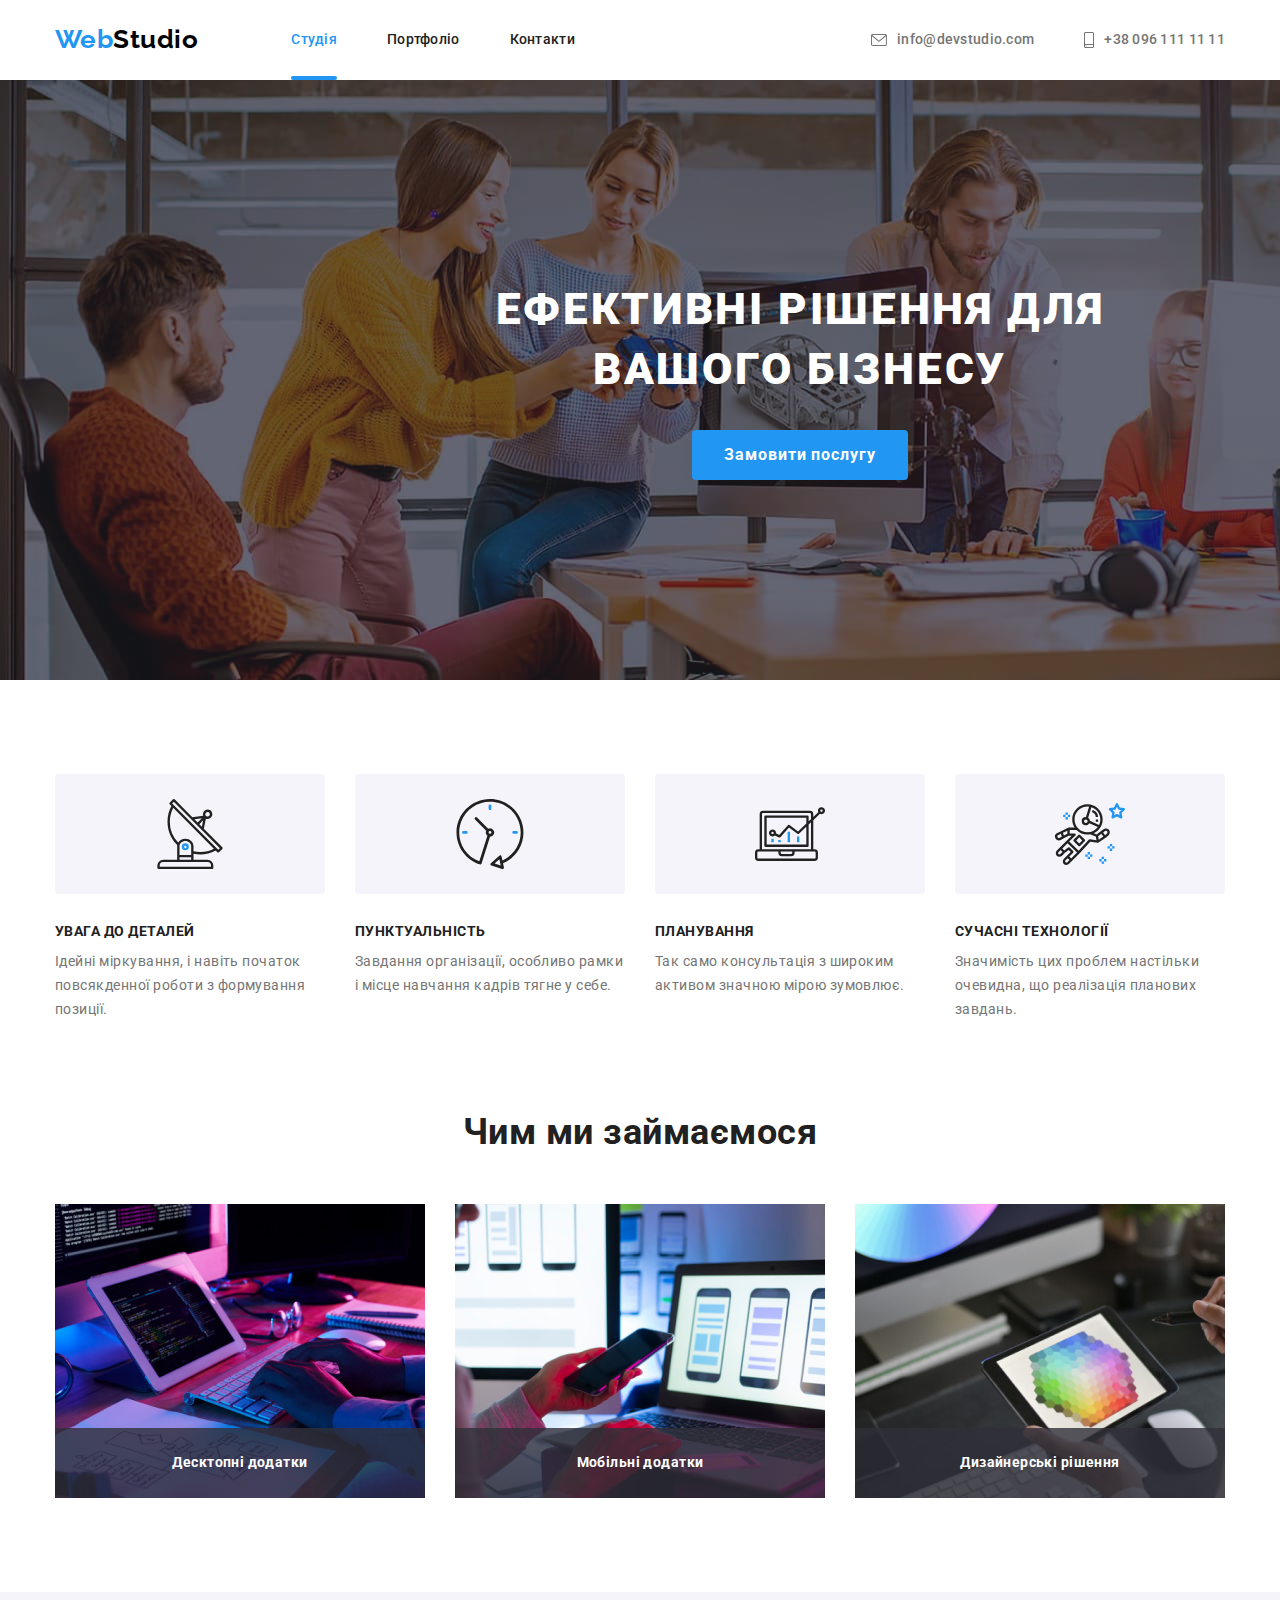
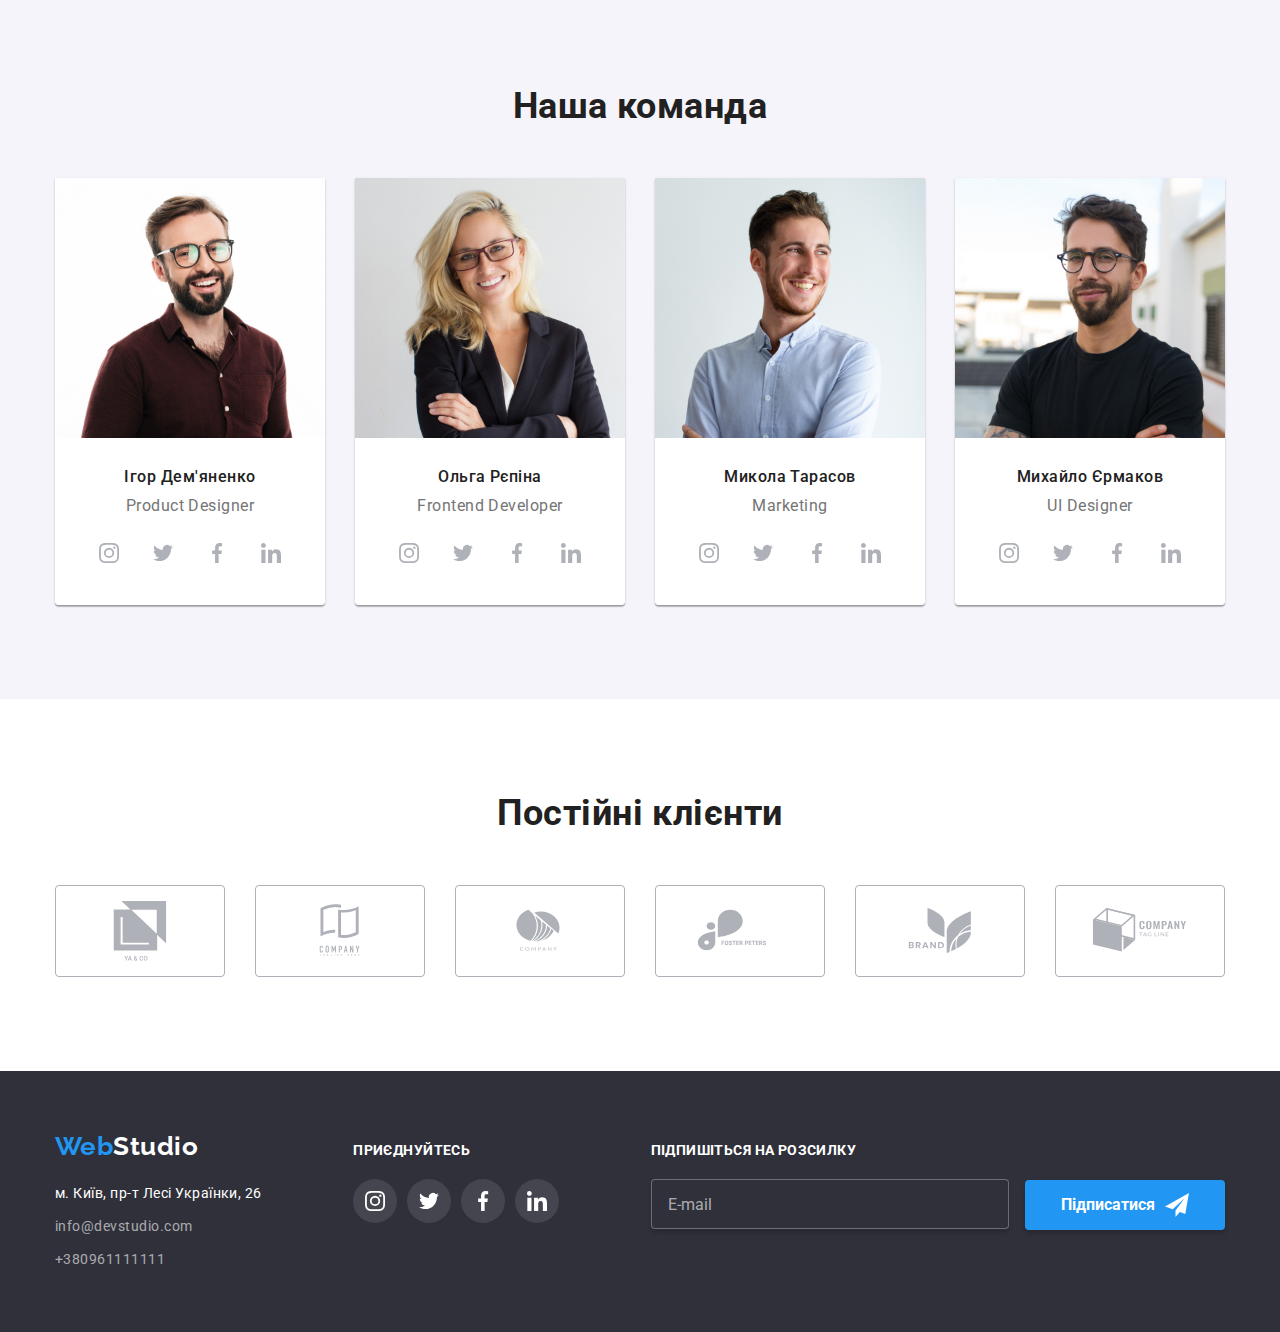
==== commit ba9e1787: "update hw" ====
--- a/index.html
+++ b/index.html
@@ -28,8 +28,8 @@
           </a>
 
           <ul class="site-nav list">
-            <li class="item">
-              <a href="./index.html" class="link current item-currents"
+            <li class="item item-current">
+              <a href="./index.html" class="link current"
                 >Студія</a
               >
             </li>
@@ -58,7 +58,7 @@
               <svg class="icon-tell" width="10" height="16">
                 <use href="./images/symbol-defs.svg#icon-smartphone"></use>
               </svg>
-              +380961111111</a
+              +38 096 111 11 11</a
             >
           </li>
         </ul>
--- a/css/main.min.css
+++ b/css/main.min.css
@@ -1 +1 @@
-:root{--background-main-color: #ffffff;--background-secondary-color: #f5f4fa;--footer-backgound: #2f303a;--primary-text-color: #212121;--secondary-text-color: #757575;--text-color: #000000;--white-color: #ffffff;--accent-color: #2196f3;--header-line: #ececec;--border-color: #eeeeee;--hero-btn-hover: #188ce8;--svg-color: #afb1b8;--time-duration: 250ms;--cubic-bezier: cubic-bezier(0.4, 0, 0.2, 1);--team-list-gap: 30px;--card-shadow: 0px 1px 3px rgba(0, 0, 0, 0.12), 0px 1px 1px rgba(0, 0, 0, 0.14), 0px 2px 1px rgba(0, 0, 0, 0.2)}body{background-color:var(--background-main-color);color:var(--primary-text-color);padding-top:80px;font-family:"Roboto",sans-serif;letter-spacing:.03em}img{display:block;max-width:100%;height:auto}.practice__image{display:block}.list{padding:0;margin:0;list-style:none}.container{margin-left:auto;margin-right:auto;width:1200px;padding-left:15px;padding-right:15px}.section{padding-top:94px;padding-bottom:94px}.visually-hidden{position:absolute;width:1px;height:1px;margin:-1px;border:0;padding:0;clip:rect(0 0 0 0);overflow:hidden}.main{padding-bottom:94px}.practice__title,.team-title,.clients-title{margin-top:0;margin-bottom:50px;font-weight:700;font-size:36px;line-height:1.16;text-align:center}.header{position:fixed;top:0;width:100%;z-index:1;background-color:var(--background-main-color)}.header{border-bottom:1px solid var(--header-line)}.container-header{padding:0;display:-webkit-box;display:-ms-flexbox;display:flex;-webkit-box-align:center;-ms-flex-align:center;align-items:center;padding-left:15px;padding-right:15px}.main-nav{display:-webkit-box;display:-ms-flexbox;display:flex}.site-nav .item+.item{margin-left:50px}.site-nav{display:-webkit-box;display:-ms-flexbox;display:flex;-webkit-box-align:center;-ms-flex-align:center;align-items:center}.link{padding-top:32px;padding-bottom:32px}.site-nav .link{display:block;color:var(--primary-text-color);font-weight:500;font-size:14px;line-height:1.14;letter-spacing:.02em;text-decoration:none;-webkit-transition:color var(--time-duration) var(--cubic-bezier);transition:color var(--time-duration) var(--cubic-bezier)}.site-nav .link:hover,.site-nav .link:focus{color:var(--accent-color)}.site-nav .link.current{color:var(--accent-color)}.item{position:relative}.item-currents::after{content:"";position:absolute;left:0;bottom:0;width:100%;height:4px;border-radius:2px;background-color:var(--accent-color);-webkit-transform:scaleX(0);transform:scaleX(0);-webkit-transition:-webkit-transform var(--time-duration) var(--cubic-bezier);transition:-webkit-transform var(--time-duration) var(--cubic-bezier);transition:transform var(--time-duration) var(--cubic-bezier);transition:transform var(--time-duration) var(--cubic-bezier), -webkit-transform var(--time-duration) var(--cubic-bezier)}.item-currents:hover::after,.item-currents:focus::after{-webkit-transform:scaleX(1);transform:scaleX(1)}.contact{display:-webkit-box;display:-ms-flexbox;display:flex;margin-left:auto}.contact .item+.item{margin-left:50px}.contact .links{display:-webkit-inline-box;display:-ms-inline-flexbox;display:inline-flex;color:var(--secondary-text-color);font-weight:500;font-size:14px;line-height:1.14;letter-spacing:.02em;text-decoration:none;-webkit-box-align:center;-ms-flex-align:center;align-items:center;-webkit-transition:fill var(--time-duration) var(--cubic-bezier),color var(--time-duration) var(--cubic-bezier);transition:fill var(--time-duration) var(--cubic-bezier),color var(--time-duration) var(--cubic-bezier)}.icon-mail{display:-webkit-box;display:-ms-flexbox;display:flex;-webkit-box-align:center;-ms-flex-align:center;align-items:center;fill:var(--secondary-text-color)}.icon-envelope,.icon-tell{margin-right:10px;cursor:pointer}.contact .links:hover,.contact .links:focus,.contact-link:hover,.contact-link:focus,.icon-mail:hover,.icon-mail:focus,.icon-tell:hover,.icon-tell:focus,.adress-link:hover,.adress-link:focus{color:var(--accent-color);fill:var(--accent-color)}.logo{margin-right:93px}.logo,.word{padding-top:24px;color:var(--text-color);font-family:"Raleway";font-style:normal;font-weight:700;font-size:26px;line-height:1.2;-webkit-text-decoration-line:none;text-decoration-line:none}.word{color:var(--accent-color)}.second{padding-top:0;margin-right:0;color:var(--background-main-color)}.secondary{color:var(--accent-color)}.hero__btn{display:inline-block;min-width:216px;height:50px;border-radius:4px;border:0;cursor:pointer;color:var(--white-color);background-color:var(--accent-color);font-weight:700;font-size:16px;line-height:1.87;text-align:center;letter-spacing:.06em;-webkit-transition:background-color var(--time-duration) var(--cubic-bezier),-webkit-box-shadow var(--time-duration) var(--cubic-bezier);transition:background-color var(--time-duration) var(--cubic-bezier),-webkit-box-shadow var(--time-duration) var(--cubic-bezier);transition:background-color var(--time-duration) var(--cubic-bezier),box-shadow var(--time-duration) var(--cubic-bezier);transition:background-color var(--time-duration) var(--cubic-bezier),box-shadow var(--time-duration) var(--cubic-bezier),-webkit-box-shadow var(--time-duration) var(--cubic-bezier)}.hero__btn:hover,.hero__btn:focus{background-color:var(--hero-btn-hover);-webkit-box-shadow:0px 4px 4px rgba(0,0,0,.15);box-shadow:0px 4px 4px rgba(0,0,0,.15)}.subscribe-btn,.submit-modal{display:-webkit-inline-box;display:-ms-inline-flexbox;display:inline-flex;width:200px;height:50px;margin-left:12px;padding:10px 28px;font-weight:700;font-size:16px;line-height:1.87;-webkit-box-pack:center;-ms-flex-pack:center;justify-content:center;-webkit-box-align:center;-ms-flex-align:center;align-items:center;border:2px solid var(--accent-color);border-radius:4px;background-color:var(--accent-color);color:var(--white-color);cursor:pointer;-webkit-box-shadow:0px 4px 4px rgba(0,0,0,.15);box-shadow:0px 4px 4px rgba(0,0,0,.15);-webkit-transition:background-color var(--time-duration) var(--cubic-bezier);transition:background-color var(--time-duration) var(--cubic-bezier)}.subscribe-btn:hover,.submit-modal:hover,.subscribe-btn:focus,.submit-modal:focus{background-color:var(--hero-btn-hover)}.subsribe-icon{margin-left:10px;fill:var(--white-color)}.modal-submit{display:-webkit-box;display:-ms-flexbox;display:flex;-webkit-box-align:center;-ms-flex-align:center;align-items:center;-webkit-box-pack:center;-ms-flex-pack:center;justify-content:center}.submit-modal:hover,.submit-modal:focus{background-color:var(--hero-btn-hover)}.filter__button{display:inline-block;padding-left:22px;padding-right:22px;min-width:73px;height:38px;background-color:var(--background-secondary-color);color:var(--text-color);cursor:pointer;border-radius:4px;border:0;font-weight:500;font-size:16px;line-height:1.62;text-align:center;letter-spacing:.03em;-webkit-transition:color var(--time-duration) var(--cubic-bezier),background-color var(--time-duration) var(--cubic-bezier),-webkit-box-shadow var(--time-duration) var(--cubic-bezier);transition:color var(--time-duration) var(--cubic-bezier),background-color var(--time-duration) var(--cubic-bezier),-webkit-box-shadow var(--time-duration) var(--cubic-bezier);transition:color var(--time-duration) var(--cubic-bezier),background-color var(--time-duration) var(--cubic-bezier),box-shadow var(--time-duration) var(--cubic-bezier);transition:color var(--time-duration) var(--cubic-bezier),background-color var(--time-duration) var(--cubic-bezier),box-shadow var(--time-duration) var(--cubic-bezier),-webkit-box-shadow var(--time-duration) var(--cubic-bezier)}.filter__button:hover,.filter__button:focus{background-color:var(--accent-color);color:var(--white-color);-webkit-box-shadow:0px 3px 1px rgba(0,0,0,.1),0px 1px 2px rgba(0,0,0,.08),0px 2px 2px rgba(0,0,0,.12);box-shadow:0px 3px 1px rgba(0,0,0,.1),0px 1px 2px rgba(0,0,0,.08),0px 2px 2px rgba(0,0,0,.12)}.filter .filter__btn+.filter__btn{margin-left:8px}.btn-close{position:relative}.close{position:absolute;display:-webkit-box;display:-ms-flexbox;display:flex;top:8px;right:8px;width:30px;height:30px;padding:6px;cursor:pointer;margin:0;padding:0;-webkit-box-pack:center;-ms-flex-pack:center;justify-content:center;-webkit-box-align:center;-ms-flex-align:center;align-items:center;background:var(--background-main-color);border:1px solid rgba(0,0,0,.1);border-radius:50px;-webkit-transition:fill var(--time-duration) var(--cubic-bezier);transition:fill var(--time-duration) var(--cubic-bezier)}.btn-close:hover .close,.btn-close:focus-within .close{fill:var(--accent-color)}.hero{padding-top:200px;padding-bottom:200px;height:600px;min-width:1600px;background-image:-webkit-gradient(linear, left top, left bottom, from(rgba(47, 48, 58, 0.4)), to(rgba(47, 48, 58, 0.4))),url("../images/background.jpg");background-image:linear-gradient(rgba(47, 48, 58, 0.4), rgba(47, 48, 58, 0.4)),url("../images/background.jpg");background-color:var(--footer-backgound);background-size:contain;background-repeat:no-repeat;background-position:center;text-align:center}.hero__title{margin-top:0;margin-bottom:30px;margin-left:auto;margin-right:auto;width:696px;height:120px;font-weight:900;font-size:44px;line-height:1.36;text-align:center;letter-spacing:.06em;text-transform:uppercase;color:var(--white-color)}.advantages-list{display:-webkit-box;display:-ms-flexbox;display:flex;-webkit-box-pack:justify;-ms-flex-pack:justify;justify-content:space-between}.advantages{padding-bottom:0}.advantages-list .item+.item{margin-left:30px}.advantages-title{margin-top:0;margin-bottom:10px;font-weight:700;font-size:14px;line-height:1.14;text-transform:uppercase}.advantages-text{margin-top:0;margin-bottom:0;font-weight:400;font-size:14px;line-height:1.71;color:var(--secondary-text-color)}.box{display:inline-block;width:270px;height:120px;margin-bottom:30px;background-color:var(--background-secondary-color);border-radius:4px}.box-icon{display:block;width:270px;height:120px;padding:25px 100px;text-align:center;margin-bottom:30px}.practice__list{display:-webkit-box;display:-ms-flexbox;display:flex;-webkit-box-pack:justify;-ms-flex-pack:justify;justify-content:space-between}.practice__img{position:relative}.practice__box{display:-webkit-box;display:-ms-flexbox;display:flex;position:absolute;width:100%;height:70px;padding:0;margin:0;bottom:0;-webkit-box-pack:center;-ms-flex-pack:center;justify-content:center;-webkit-box-align:center;-ms-flex-align:center;align-items:center;font-weight:700;font-size:14px;line-height:1.14;text-align:center;letter-spacing:.03em;background-color:rgba(47,48,58,.8);color:var(--white-color)}.team{background-color:var(--background-secondary-color)}.team-list{display:-webkit-box;display:-ms-flexbox;display:flex}.card-thumb{background-color:var(--background-main-color)}.team-list{padding:0;margin:0;list-style:none;display:-webkit-box;display:-ms-flexbox;display:flex;-ms-flex-wrap:wrap;flex-wrap:wrap;margin-left:calc(-1*var(--team-list-gap));margin-top:calc(-1*var(--team-list-gap))}.team-list>.card{-ms-flex-preferred-size:calc(25% - var(--team-list-gap));flex-basis:calc(25% - var(--team-list-gap));margin-left:var(--team-list-gap);margin-top:var(--team-list-gap)}.card{-webkit-box-shadow:var(--card-shadow);box-shadow:var(--card-shadow);border-radius:0 0 4px 4px;overflow:hidden}.card-content,.box-social{background-color:var(--background-main-color)}.team-name{margin:0;padding-top:30px;padding-bottom:10px;color:var(--primary-text-color);font-weight:500;font-size:16px;line-height:1.18;text-align:center}.team-text{margin-top:0;margin-bottom:0;color:var(--secondary-text-color);padding-bottom:16px;font-weight:400;font-size:16px;line-height:1.18;text-align:center}.social{display:-webkit-box;display:-ms-flexbox;display:flex;padding-bottom:30px;margin:0;-webkit-box-pack:center;-ms-flex-pack:center;justify-content:center;-webkit-box-align:center;-ms-flex-align:center;align-items:center}.social-link{display:-webkit-box;display:-ms-flexbox;display:flex;width:44px;height:44px;border-radius:50px;-webkit-box-pack:center;-ms-flex-pack:center;justify-content:center;-webkit-box-align:center;-ms-flex-align:center;align-items:center;background-color:var(--background-main-color);fill:var(--svg-color);-webkit-transition:fill var(--time-duration) var(--cubic-bezier),background-color var(--time-duration) var(--cubic-bezier);transition:fill var(--time-duration) var(--cubic-bezier),background-color var(--time-duration) var(--cubic-bezier)}.social-link:hover,.social-link:focus{background-color:var(--accent-color);fill:var(--white-color)}.social-item+.social-item{margin-left:10px}.clients-list{display:-webkit-box;display:-ms-flexbox;display:flex}.client-link{display:-webkit-box;display:-ms-flexbox;display:flex;width:170px;height:92px;border:1px solid var(--svg-color);border-radius:4px;fill:var(--svg-color);-webkit-box-pack:center;-ms-flex-pack:center;justify-content:center;-webkit-box-align:center;-ms-flex-align:center;align-items:center;-webkit-transition:fill var(--time-duration) var(--cubic-bezier),border-color var(--time-duration) var(--cubic-bezier);transition:fill var(--time-duration) var(--cubic-bezier),border-color var(--time-duration) var(--cubic-bezier)}.client-link:hover,.client-link:focus{fill:var(--accent-color);border-color:var(--accent-color)}.icon-client+.icon-client{margin-left:30px}.content-title{margin-top:0;margin-bottom:4px;font-weight:700;font-size:18px;line-height:2;letter-spacing:.06em}.content-text{margin-top:0;margin-bottom:0;font-weight:400;font-size:16px;line-height:1.87;color:var(--secondary-text-color)}.filter{display:-webkit-box;display:-ms-flexbox;display:flex;margin-bottom:50px;-webkit-box-pack:center;-ms-flex-pack:center;justify-content:center}.content-list{display:-webkit-box;display:-ms-flexbox;display:flex;-ms-flex-wrap:wrap;flex-wrap:wrap;margin-left:calc(-1*var(--team-list-gap));margin-top:calc(-1*var(--team-list-gap))}.content-list>.card-filter{-ms-flex-preferred-size:calc(33.3333333333% - var(--team-list-gap));flex-basis:calc(33.3333333333% - var(--team-list-gap));margin-left:var(--team-list-gap);margin-top:var(--team-list-gap)}.card-filter{-webkit-box-shadow:border 1px solid var(--border-color);box-shadow:border 1px solid var(--border-color)}.card-filter:hover,.card-filter:focus{-webkit-box-shadow:0px 1px 1px rgba(0,0,0,.12),0px 4px 4px rgba(0,0,0,.06),1px 4px 6px rgba(0,0,0,.16);box-shadow:0px 1px 1px rgba(0,0,0,.12),0px 4px 4px rgba(0,0,0,.06),1px 4px 6px rgba(0,0,0,.16);-webkit-transition:-webkit-box-shadow var(--time-duration) var(--cubic-bezier);transition:-webkit-box-shadow var(--time-duration) var(--cubic-bezier);transition:box-shadow var(--time-duration) var(--cubic-bezier);transition:box-shadow var(--time-duration) var(--cubic-bezier), -webkit-box-shadow var(--time-duration) var(--cubic-bezier)}.link-card{text-decoration:none;color:inherit}.wraper{padding:20px 24px;background:var(--white-color);border:1px solid var(--border-color)}.card-thumbs{position:relative;overflow:hidden}.card-overlay{position:absolute;top:0;margin:0;width:100%;height:100%;padding:63px 24px;font-size:18px;line-height:1.56;letter-spacing:.03em;background-color:rgba(33,150,243,.9);color:var(--white-color);opacity:0;-webkit-transform:translateY(100%);transform:translateY(100%);-webkit-transition:opacity var(--time-duration) var(--cubic-bezier),-webkit-transform var(--time-duration) var(--cubic-bezier);transition:opacity var(--time-duration) var(--cubic-bezier),-webkit-transform var(--time-duration) var(--cubic-bezier);transition:transform var(--time-duration) var(--cubic-bezier),opacity var(--time-duration) var(--cubic-bezier);transition:transform var(--time-duration) var(--cubic-bezier),opacity var(--time-duration) var(--cubic-bezier),-webkit-transform var(--time-duration) var(--cubic-bezier)}.card-filter:hover .card-overlay,.card-filter:focus .card-overlay{opacity:1;-webkit-transform:translateY(0);transform:translateY(0)}.footer{background-color:var(--footer-backgound)}.adress-box{display:block}.container-footer{display:-webkit-box;display:-ms-flexbox;display:flex;padding-top:60px;padding-bottom:60px;-webkit-box-pack:justify;-ms-flex-pack:justify;justify-content:space-between}.contact-link{-webkit-text-decoration-line:none;text-decoration-line:none;-webkit-transition:color var(--time-duration) var(--cubic-bezier);transition:color var(--time-duration) var(--cubic-bezier)}.contacts-link:not(:last-child){margin-bottom:9px}.address{margin-top:20px;font-style:inherit}.adress-link{font-size:14px;line-height:1.71;-webkit-text-decoration-line:none;text-decoration-line:none;color:var(--background-main-color);-webkit-transition:color var(--time-duration) var(--cubic-bezier);transition:color var(--time-duration) var(--cubic-bezier)}.contact-link{font-size:14px;line-height:1.71;color:rgba(255,255,255,.6)}.box-social-footer{margin-left:70px;padding-top:12px}.text-footer{margin-top:0;margin-bottom:20px;font-weight:700;font-size:14px;line-height:1.14;letter-spacing:.03em;text-transform:uppercase;color:var(--white-color)}.social-footer{display:-webkit-box;display:-ms-flexbox;display:flex;padding-bottom:0;margin:0}.social-link-footer{display:-webkit-box;display:-ms-flexbox;display:flex;width:44px;height:44px;border-radius:50px;-webkit-box-pack:center;-ms-flex-pack:center;justify-content:center;-webkit-box-align:center;-ms-flex-align:center;align-items:center;background-color:rgba(255,255,255,.1);fill:var(--white-color);-webkit-transition:background-color var(--time-duration) var(--cubic-bezier);transition:background-color var(--time-duration) var(--cubic-bezier)}.social-link-footer:hover,.social-link-footer:focus{background-color:var(--accent-color)}.social-item+.social-item{margin-left:10px}.subscribe{margin-left:70px}.subscribe-title{margin:0;padding-top:12px;padding-bottom:20px;font-weight:700;font-size:14px;line-height:1.14;letter-spacing:.03em;text-transform:uppercase;color:var(--white-color)}.subscribe-window{width:358px;height:50px;padding:15px 16px;background-color:var(--footer-backgound);color:var(--white-color);border:1px solid rgba(255,255,255,.3);border-radius:4px;-webkit-box-shadow:0px 4px 4px rgba(0,0,0,.15);box-shadow:0px 4px 4px rgba(0,0,0,.15);outline:none;-webkit-transition:border var(--time-duration) var(--cubic-bezier);transition:border var(--time-duration) var(--cubic-bezier)}.subscribe-window:hover,.subscribe-window:focus-within{border:1px solid var(--accent-color)}.subscribe-window::-webkit-input-placeholder{color:rgba(255,255,255,.6)}.subscribe-window::-moz-placeholder{color:rgba(255,255,255,.6)}.subscribe-window:-ms-input-placeholder{color:rgba(255,255,255,.6)}.subscribe-window::-ms-input-placeholder{color:rgba(255,255,255,.6)}.subscribe-window::placeholder{color:rgba(255,255,255,.6)}.backdrop{position:fixed;top:0;left:0;width:100%;height:100%;background-color:rgba(0,0,0,.2);z-index:2;opacity:1;-webkit-transition:opacity var(--time-duration) var(--cubic-bezier);transition:opacity var(--time-duration) var(--cubic-bezier)}.backdrop.is-hidden{opacity:0;pointer-events:none}.backdrop.is-hidden .modal{-webkit-transform:translate(-50%, -50%) scale(0.3);transform:translate(-50%, -50%) scale(0.3)}.modal{position:absolute;top:50%;left:50%;-webkit-transform:translate(-50%, -50%) scale(1);transform:translate(-50%, -50%) scale(1);width:528px;height:581px;border-radius:4px;-webkit-box-shadow:0px 1px 3px rgba(0,0,0,.12),0px 1px 1px rgba(0,0,0,.14),0px 2px 1px rgba(0,0,0,.2);box-shadow:0px 1px 3px rgba(0,0,0,.12),0px 1px 1px rgba(0,0,0,.14),0px 2px 1px rgba(0,0,0,.2);background-color:var(--background-main-color);-webkit-transition:-webkit-transform var(--time-duration) var(--cubic-bezier);transition:-webkit-transform var(--time-duration) var(--cubic-bezier);transition:transform var(--time-duration) var(--cubic-bezier);transition:transform var(--time-duration) var(--cubic-bezier), -webkit-transform var(--time-duration) var(--cubic-bezier)}textarea{resize:none;width:100%;height:120px;padding:12px 16px;border:1px solid rgba(33,33,33,.2);border-radius:4px;outline:none;-webkit-transition:border var(--time-duration) var(--cubic-bezier);transition:border var(--time-duration) var(--cubic-bezier)}.form{padding:40px}.modal-title{margin:0;padding-bottom:12px;font-weight:700;font-size:20px;line-height:1.15;text-align:center;letter-spacing:.03em;color:var(--primary-text-color)}.form-field{display:-webkit-box;display:-ms-flexbox;display:flex;-webkit-box-orient:vertical;-webkit-box-direction:normal;-ms-flex-direction:column;flex-direction:column;position:relative;margin-bottom:10px;font-weight:400;font-size:12px;line-height:1.16;letter-spacing:.01em;cursor:pointer;color:var(--secondary-text-color)}.icon{position:absolute;left:15px;top:50%;cursor:pointer;fill:var(--primary-text-color);-webkit-transition:fill var(--time-duration) var(--cubic-bezier);transition:fill var(--time-duration) var(--cubic-bezier)}.form-input{position:relative;width:100%;height:40px;padding:12px 15px;padding-left:42px;margin-top:5px;border-radius:4px;border:1px solid rgba(33,33,33,.2);outline:none;-webkit-transition:border var(--time-duration) var(--cubic-bezier);transition:border var(--time-duration) var(--cubic-bezier)}.form-field:focus-within>.icon,.form-field:hover>.icon{fill:#2196f3}.form-field:focus-within .form-input,.form-field:hover .form-input{border:1px solid var(--accent-color)}.comments{display:-webkit-box;display:-ms-flexbox;display:flex;-webkit-box-orient:vertical;-webkit-box-direction:normal;-ms-flex-direction:column;flex-direction:column;font-weight:400;font-size:12px;line-height:1.16;letter-spacing:.01em;cursor:pointer;color:var(--secondary-text-color)}.comment-box{margin-top:4px;margin-bottom:20px;-webkit-transition:var(--time-duration) var(--cubic-bezier);transition:var(--time-duration) var(--cubic-bezier)}.comment-box::-webkit-input-placeholder{color:rgba(117,117,117,.5019607843)}.comment-box::-moz-placeholder{color:rgba(117,117,117,.5019607843)}.comment-box:-ms-input-placeholder{color:rgba(117,117,117,.5019607843)}.comment-box::-ms-input-placeholder{color:rgba(117,117,117,.5019607843)}.comment-box::placeholder{color:rgba(117,117,117,.5019607843)}.comments:hover .comment-box,.comments:focus-within .comment-box{border:1px solid var(--accent-color)}.checkbox-label{display:-webkit-box;display:-ms-flexbox;display:flex;-webkit-box-align:center;-ms-flex-align:center;align-items:center;-webkit-box-pack:center;-ms-flex-pack:center;justify-content:center;cursor:pointer;margin-bottom:30px;font-size:14px;line-height:1.71;letter-spacing:.03em;color:var(--secondary-text-color)}.checkbox{position:absolute;width:1px;height:1px;margin:-1px;border:0;padding:0;clip:rect(0 0 0 0);overflow:hidden}.checkbox-link{margin-left:5px;color:var(--accent-color)}.checkbox-icon{content:"";display:inline-block;width:15px;height:15px;margin-right:8px;border:2px solid #000;border-radius:4px;-webkit-transition:var(--time-duration) var(--cubic-bezier);transition:var(--time-duration) var(--cubic-bezier)}.checkbox:checked+.checkbox-icon{border-color:var(--accent-color);background-color:var(--accent-color);background-image:url(../images/check.svg);background-size:contain;background-origin:border-box}/*# sourceMappingURL=main.min.css.map */+:root{--background-main-color: #ffffff;--background-secondary-color: #f5f4fa;--footer-backgound: #2f303a;--primary-text-color: #212121;--secondary-text-color: #757575;--text-color: #000000;--white-color: #ffffff;--accent-color: #2196f3;--header-line: #ececec;--border-color: #eeeeee;--hero-btn-hover: #188ce8;--svg-color: #afb1b8;--time-duration: 250ms;--cubic-bezier: cubic-bezier(0.4, 0, 0.2, 1);--team-list-gap: 30px;--card-shadow: 0px 1px 3px rgba(0, 0, 0, 0.12), 0px 1px 1px rgba(0, 0, 0, 0.14), 0px 2px 1px rgba(0, 0, 0, 0.2)}body{background-color:var(--background-main-color);color:var(--primary-text-color);padding-top:80px;font-family:"Roboto",sans-serif;letter-spacing:.03em}img{display:block;max-width:100%;height:auto}.practice__image{display:block}.list{padding:0;margin:0;list-style:none}.container{margin-left:auto;margin-right:auto;width:1200px;padding-left:15px;padding-right:15px}.section{padding-top:94px;padding-bottom:94px}.visually-hidden{position:absolute;width:1px;height:1px;margin:-1px;border:0;padding:0;clip:rect(0 0 0 0);overflow:hidden}.main{padding-bottom:94px}.practice__title,.team-title,.clients-title{margin-top:0;margin-bottom:50px;font-weight:700;font-size:36px;line-height:1.16;text-align:center}.header{position:fixed;top:0;width:100%;z-index:1;background-color:var(--background-main-color)}.header-line{border-bottom:1px solid var(--header-line)}.container-header{padding:0;display:-webkit-box;display:-ms-flexbox;display:flex;-webkit-box-align:center;-ms-flex-align:center;align-items:center;padding-left:15px;padding-right:15px}.main-nav{display:-webkit-box;display:-ms-flexbox;display:flex}.site-nav .item+.item{margin-left:50px}.site-nav{display:-webkit-box;display:-ms-flexbox;display:flex;-webkit-box-align:center;-ms-flex-align:center;align-items:center}.link{padding-top:32px;padding-bottom:32px}.site-nav .link{display:block;color:var(--primary-text-color);font-weight:500;font-size:14px;line-height:1.14;letter-spacing:.02em;text-decoration:none;-webkit-transition:color var(--time-duration) var(--cubic-bezier);transition:color var(--time-duration) var(--cubic-bezier)}.site-nav .link:hover,.site-nav .link:focus{color:var(--accent-color)}.site-nav .link.current{color:var(--accent-color)}.item{position:relative}.item-current::after{content:"";position:absolute;left:0;bottom:0;width:100%;height:4px;border-radius:2px;background-color:var(--accent-color)}.item-currents::after{content:"";position:absolute;left:0;bottom:0;width:100%;height:4px;border-radius:2px;background-color:var(--accent-color);-webkit-transform:scaleX(0);transform:scaleX(0);-webkit-transition:-webkit-transform var(--time-duration) var(--cubic-bezier);transition:-webkit-transform var(--time-duration) var(--cubic-bezier);transition:transform var(--time-duration) var(--cubic-bezier);transition:transform var(--time-duration) var(--cubic-bezier), -webkit-transform var(--time-duration) var(--cubic-bezier)}.item-currents:hover::after,.item-currents:focus::after{-webkit-transform:scaleX(1);transform:scaleX(1)}.contact{display:-webkit-box;display:-ms-flexbox;display:flex;margin-left:auto}.contact .item+.item{margin-left:50px}.contact .links{display:-webkit-inline-box;display:-ms-inline-flexbox;display:inline-flex;color:var(--secondary-text-color);font-weight:500;font-size:14px;line-height:1.14;letter-spacing:.02em;text-decoration:none;-webkit-box-align:center;-ms-flex-align:center;align-items:center;-webkit-transition:fill var(--time-duration) var(--cubic-bezier),color var(--time-duration) var(--cubic-bezier);transition:fill var(--time-duration) var(--cubic-bezier),color var(--time-duration) var(--cubic-bezier)}.icon-mail{display:-webkit-box;display:-ms-flexbox;display:flex;-webkit-box-align:center;-ms-flex-align:center;align-items:center;fill:var(--secondary-text-color)}.icon-envelope,.icon-tell{margin-right:10px;cursor:pointer}.contact .links:hover,.contact .links:focus,.contact-link:hover,.contact-link:focus,.icon-mail:hover,.icon-mail:focus,.icon-tell:hover,.icon-tell:focus,.adress-link:hover,.adress-link:focus{color:var(--accent-color);fill:var(--accent-color)}.logo{margin-right:93px}.logo,.word{padding-top:24px;color:var(--text-color);font-family:"Raleway";font-style:normal;font-weight:700;font-size:26px;line-height:1.2;-webkit-text-decoration-line:none;text-decoration-line:none}.word{color:var(--accent-color)}.second{padding-top:0;margin-right:0;color:var(--background-main-color)}.secondary{color:var(--accent-color)}.hero__btn{display:inline-block;min-width:216px;height:50px;border-radius:4px;border:0;cursor:pointer;color:var(--white-color);background-color:var(--accent-color);font-weight:700;font-size:16px;line-height:1.87;text-align:center;letter-spacing:.06em;-webkit-transition:background-color var(--time-duration) var(--cubic-bezier),-webkit-box-shadow var(--time-duration) var(--cubic-bezier);transition:background-color var(--time-duration) var(--cubic-bezier),-webkit-box-shadow var(--time-duration) var(--cubic-bezier);transition:background-color var(--time-duration) var(--cubic-bezier),box-shadow var(--time-duration) var(--cubic-bezier);transition:background-color var(--time-duration) var(--cubic-bezier),box-shadow var(--time-duration) var(--cubic-bezier),-webkit-box-shadow var(--time-duration) var(--cubic-bezier)}.hero__btn:hover,.hero__btn:focus{background-color:var(--hero-btn-hover);-webkit-box-shadow:0px 4px 4px rgba(0,0,0,.15);box-shadow:0px 4px 4px rgba(0,0,0,.15)}.subscribe-btn,.submit-modal{display:-webkit-inline-box;display:-ms-inline-flexbox;display:inline-flex;width:200px;height:50px;margin-left:12px;padding:10px 28px;font-weight:700;font-size:16px;line-height:1.87;-webkit-box-pack:center;-ms-flex-pack:center;justify-content:center;-webkit-box-align:center;-ms-flex-align:center;align-items:center;border:2px solid var(--accent-color);border-radius:4px;background-color:var(--accent-color);color:var(--white-color);cursor:pointer;-webkit-box-shadow:0px 4px 4px rgba(0,0,0,.15);box-shadow:0px 4px 4px rgba(0,0,0,.15);-webkit-transition:background-color var(--time-duration) var(--cubic-bezier);transition:background-color var(--time-duration) var(--cubic-bezier)}.subscribe-btn:hover,.submit-modal:hover,.subscribe-btn:focus,.submit-modal:focus{background-color:var(--hero-btn-hover)}.subsribe-icon{margin-left:10px;fill:var(--white-color)}.modal-submit{display:-webkit-box;display:-ms-flexbox;display:flex;-webkit-box-align:center;-ms-flex-align:center;align-items:center;-webkit-box-pack:center;-ms-flex-pack:center;justify-content:center}.submit-modal:hover,.submit-modal:focus{background-color:var(--hero-btn-hover)}.filter{display:-webkit-box;display:-ms-flexbox;display:flex;margin-bottom:50px;-webkit-box-pack:center;-ms-flex-pack:center;justify-content:center}.filter__button{display:inline-block;padding-left:22px;padding-right:22px;min-width:73px;height:38px;background-color:var(--background-secondary-color);color:var(--text-color);cursor:pointer;border-radius:4px;border:0;font-weight:500;font-size:16px;line-height:1.62;text-align:center;letter-spacing:.03em;-webkit-transition:color var(--time-duration) var(--cubic-bezier),background-color var(--time-duration) var(--cubic-bezier),-webkit-box-shadow var(--time-duration) var(--cubic-bezier);transition:color var(--time-duration) var(--cubic-bezier),background-color var(--time-duration) var(--cubic-bezier),-webkit-box-shadow var(--time-duration) var(--cubic-bezier);transition:color var(--time-duration) var(--cubic-bezier),background-color var(--time-duration) var(--cubic-bezier),box-shadow var(--time-duration) var(--cubic-bezier);transition:color var(--time-duration) var(--cubic-bezier),background-color var(--time-duration) var(--cubic-bezier),box-shadow var(--time-duration) var(--cubic-bezier),-webkit-box-shadow var(--time-duration) var(--cubic-bezier)}.filter__button:hover,.filter__button:focus{background-color:var(--accent-color);color:var(--white-color);-webkit-box-shadow:0px 3px 1px rgba(0,0,0,.1),0px 1px 2px rgba(0,0,0,.08),0px 2px 2px rgba(0,0,0,.12);box-shadow:0px 3px 1px rgba(0,0,0,.1),0px 1px 2px rgba(0,0,0,.08),0px 2px 2px rgba(0,0,0,.12)}.filter .filter__btn+.filter__btn{margin-left:8px}.btn-close{position:relative}.close{position:absolute;display:-webkit-box;display:-ms-flexbox;display:flex;top:8px;right:8px;width:30px;height:30px;padding:6px;cursor:pointer;margin:0;padding:0;-webkit-box-pack:center;-ms-flex-pack:center;justify-content:center;-webkit-box-align:center;-ms-flex-align:center;align-items:center;background:var(--background-main-color);border:1px solid rgba(0,0,0,.1);border-radius:50px;-webkit-transition:fill var(--time-duration) var(--cubic-bezier);transition:fill var(--time-duration) var(--cubic-bezier)}.btn-close:hover .close,.btn-close:focus-within .close{fill:var(--accent-color)}.hero{padding-top:200px;padding-bottom:200px;height:600px;min-width:1600px;background-image:-webkit-gradient(linear, left top, left bottom, from(rgba(47, 48, 58, 0.4)), to(rgba(47, 48, 58, 0.4))),url("../images/background.jpg");background-image:linear-gradient(rgba(47, 48, 58, 0.4), rgba(47, 48, 58, 0.4)),url("../images/background.jpg");background-color:var(--footer-backgound);background-size:contain;background-repeat:no-repeat;background-position:center;text-align:center}.hero__title{margin-top:0;margin-bottom:30px;margin-left:auto;margin-right:auto;width:696px;height:120px;font-weight:900;font-size:44px;line-height:1.36;text-align:center;letter-spacing:.06em;text-transform:uppercase;color:var(--white-color)}.advantages-list{display:-webkit-box;display:-ms-flexbox;display:flex;-webkit-box-pack:justify;-ms-flex-pack:justify;justify-content:space-between}.advantages{padding-bottom:0}.advantages-list .item+.item{margin-left:30px}.advantages-title{margin-top:0;margin-bottom:10px;font-weight:700;font-size:14px;line-height:1.14;text-transform:uppercase}.advantages-text{margin-top:0;margin-bottom:0;font-weight:400;font-size:14px;line-height:1.71;color:var(--secondary-text-color)}.box{display:inline-block;width:270px;height:120px;margin-bottom:30px;background-color:var(--background-secondary-color);border-radius:4px}.box-icon{display:block;width:270px;height:120px;padding:25px 100px;text-align:center;margin-bottom:30px}.practice__list{display:-webkit-box;display:-ms-flexbox;display:flex;-webkit-box-pack:justify;-ms-flex-pack:justify;justify-content:space-between}.practice__img{position:relative}.practice__box{display:-webkit-box;display:-ms-flexbox;display:flex;position:absolute;width:100%;height:70px;padding:0;margin:0;bottom:0;-webkit-box-pack:center;-ms-flex-pack:center;justify-content:center;-webkit-box-align:center;-ms-flex-align:center;align-items:center;font-weight:700;font-size:14px;line-height:1.14;text-align:center;letter-spacing:.03em;background-color:rgba(47,48,58,.8);color:var(--white-color)}.team{background-color:var(--background-secondary-color)}.team-list{display:-webkit-box;display:-ms-flexbox;display:flex}.card-thumb{background-color:var(--background-main-color)}.team-list{padding:0;margin:0;list-style:none;display:-webkit-box;display:-ms-flexbox;display:flex;-ms-flex-wrap:wrap;flex-wrap:wrap;margin-left:calc(-1*var(--team-list-gap));margin-top:calc(-1*var(--team-list-gap))}.team-list>.card{-ms-flex-preferred-size:calc(25% - var(--team-list-gap));flex-basis:calc(25% - var(--team-list-gap));margin-left:var(--team-list-gap);margin-top:var(--team-list-gap)}.card{-webkit-box-shadow:var(--card-shadow);box-shadow:var(--card-shadow);border-radius:0 0 4px 4px;overflow:hidden}.card-content,.box-social{background-color:var(--background-main-color)}.team-name{margin:0;padding-top:30px;padding-bottom:10px;color:var(--primary-text-color);font-weight:500;font-size:16px;line-height:1.18;text-align:center}.team-text{margin-top:0;margin-bottom:0;color:var(--secondary-text-color);padding-bottom:16px;font-weight:400;font-size:16px;line-height:1.18;text-align:center}.social{display:-webkit-box;display:-ms-flexbox;display:flex;padding-bottom:30px;margin:0;-webkit-box-pack:center;-ms-flex-pack:center;justify-content:center;-webkit-box-align:center;-ms-flex-align:center;align-items:center}.social-link{display:-webkit-box;display:-ms-flexbox;display:flex;width:44px;height:44px;border-radius:50px;-webkit-box-pack:center;-ms-flex-pack:center;justify-content:center;-webkit-box-align:center;-ms-flex-align:center;align-items:center;background-color:var(--background-main-color);fill:var(--svg-color);-webkit-transition:fill var(--time-duration) var(--cubic-bezier),background-color var(--time-duration) var(--cubic-bezier);transition:fill var(--time-duration) var(--cubic-bezier),background-color var(--time-duration) var(--cubic-bezier)}.social-link:hover,.social-link:focus{background-color:var(--accent-color);fill:var(--white-color)}.social-item+.social-item{margin-left:10px}.clients-list{display:-webkit-box;display:-ms-flexbox;display:flex}.client-link{display:-webkit-box;display:-ms-flexbox;display:flex;width:170px;height:92px;border:1px solid var(--svg-color);border-radius:4px;fill:var(--svg-color);-webkit-box-pack:center;-ms-flex-pack:center;justify-content:center;-webkit-box-align:center;-ms-flex-align:center;align-items:center;-webkit-transition:fill var(--time-duration) var(--cubic-bezier),border-color var(--time-duration) var(--cubic-bezier);transition:fill var(--time-duration) var(--cubic-bezier),border-color var(--time-duration) var(--cubic-bezier)}.client-link:hover,.client-link:focus{fill:var(--accent-color);border-color:var(--accent-color)}.icon-client+.icon-client{margin-left:30px}.content-title{margin-top:0;margin-bottom:4px;font-weight:700;font-size:18px;line-height:2;letter-spacing:.06em}.content-text{margin-top:0;margin-bottom:0;font-weight:400;font-size:16px;line-height:1.87;color:var(--secondary-text-color)}.content-list{display:-webkit-box;display:-ms-flexbox;display:flex;-ms-flex-wrap:wrap;flex-wrap:wrap;margin-left:calc(-1*var(--team-list-gap));margin-top:calc(-1*var(--team-list-gap))}.content-list>.card-filter{-ms-flex-preferred-size:calc(33.3333333333% - var(--team-list-gap));flex-basis:calc(33.3333333333% - var(--team-list-gap));margin-left:var(--team-list-gap);margin-top:var(--team-list-gap)}.card-filter{-webkit-box-shadow:border 1px solid var(--border-color);box-shadow:border 1px solid var(--border-color)}.card-filter:hover,.card-filter:focus{-webkit-box-shadow:0px 1px 1px rgba(0,0,0,.12),0px 4px 4px rgba(0,0,0,.06),1px 4px 6px rgba(0,0,0,.16);box-shadow:0px 1px 1px rgba(0,0,0,.12),0px 4px 4px rgba(0,0,0,.06),1px 4px 6px rgba(0,0,0,.16);-webkit-transition:-webkit-box-shadow var(--time-duration) var(--cubic-bezier);transition:-webkit-box-shadow var(--time-duration) var(--cubic-bezier);transition:box-shadow var(--time-duration) var(--cubic-bezier);transition:box-shadow var(--time-duration) var(--cubic-bezier), -webkit-box-shadow var(--time-duration) var(--cubic-bezier)}.link-card{text-decoration:none;color:inherit}.wraper{padding:20px 24px;background:var(--white-color);border:1px solid var(--border-color)}.card-thumbs{position:relative;overflow:hidden}.card-overlay{position:absolute;top:0;margin:0;width:100%;height:100%;padding:63px 24px;font-size:18px;line-height:1.56;letter-spacing:.03em;background-color:rgba(33,150,243,.9);color:var(--white-color);opacity:0;-webkit-transform:translateY(100%);transform:translateY(100%);-webkit-transition:opacity var(--time-duration) var(--cubic-bezier),-webkit-transform var(--time-duration) var(--cubic-bezier);transition:opacity var(--time-duration) var(--cubic-bezier),-webkit-transform var(--time-duration) var(--cubic-bezier);transition:transform var(--time-duration) var(--cubic-bezier),opacity var(--time-duration) var(--cubic-bezier);transition:transform var(--time-duration) var(--cubic-bezier),opacity var(--time-duration) var(--cubic-bezier),-webkit-transform var(--time-duration) var(--cubic-bezier)}.card-filter:hover .card-overlay,.card-filter:focus .card-overlay{opacity:1;-webkit-transform:translateY(0);transform:translateY(0)}.footer{background-color:var(--footer-backgound)}.adress-box{display:block}.container-footer{display:-webkit-box;display:-ms-flexbox;display:flex;padding-top:60px;padding-bottom:60px;-webkit-box-pack:justify;-ms-flex-pack:justify;justify-content:space-between}.contact-link{-webkit-text-decoration-line:none;text-decoration-line:none;-webkit-transition:color var(--time-duration) var(--cubic-bezier);transition:color var(--time-duration) var(--cubic-bezier)}.contacts-link:not(:last-child){margin-bottom:9px}.address{margin-top:20px;font-style:inherit}.adress-link{font-size:14px;line-height:1.71;-webkit-text-decoration-line:none;text-decoration-line:none;color:var(--background-main-color);-webkit-transition:color var(--time-duration) var(--cubic-bezier);transition:color var(--time-duration) var(--cubic-bezier)}.contact-link{font-size:14px;line-height:1.71;color:rgba(255,255,255,.6)}.box-social-footer{margin-left:70px;padding-top:12px}.text-footer{margin-top:0;margin-bottom:20px;font-weight:700;font-size:14px;line-height:1.14;letter-spacing:.03em;text-transform:uppercase;color:var(--white-color)}.social-footer{display:-webkit-box;display:-ms-flexbox;display:flex;padding-bottom:0;margin:0}.social-link-footer{display:-webkit-box;display:-ms-flexbox;display:flex;width:44px;height:44px;border-radius:50px;-webkit-box-pack:center;-ms-flex-pack:center;justify-content:center;-webkit-box-align:center;-ms-flex-align:center;align-items:center;background-color:rgba(255,255,255,.1);fill:var(--white-color);-webkit-transition:background-color var(--time-duration) var(--cubic-bezier);transition:background-color var(--time-duration) var(--cubic-bezier)}.social-link-footer:hover,.social-link-footer:focus{background-color:var(--accent-color)}.social-item+.social-item{margin-left:10px}.subscribe{margin-left:70px}.subscribe-title{margin:0;padding-top:12px;padding-bottom:20px;font-weight:700;font-size:14px;line-height:1.14;letter-spacing:.03em;text-transform:uppercase;color:var(--white-color)}.subscribe-window{width:358px;height:50px;padding:15px 16px;background-color:var(--footer-backgound);color:var(--white-color);border:1px solid rgba(255,255,255,.3);border-radius:4px;-webkit-box-shadow:0px 4px 4px rgba(0,0,0,.15);box-shadow:0px 4px 4px rgba(0,0,0,.15);outline:none;-webkit-transition:border var(--time-duration) var(--cubic-bezier);transition:border var(--time-duration) var(--cubic-bezier)}.subscribe-window:hover,.subscribe-window:focus-within{border:1px solid var(--accent-color)}.subscribe-window::-webkit-input-placeholder{color:rgba(255,255,255,.6)}.subscribe-window::-moz-placeholder{color:rgba(255,255,255,.6)}.subscribe-window:-ms-input-placeholder{color:rgba(255,255,255,.6)}.subscribe-window::-ms-input-placeholder{color:rgba(255,255,255,.6)}.subscribe-window::placeholder{color:rgba(255,255,255,.6)}.backdrop{position:fixed;top:0;left:0;width:100%;height:100%;background-color:rgba(0,0,0,.2);z-index:2;opacity:1;-webkit-transition:opacity var(--time-duration) var(--cubic-bezier);transition:opacity var(--time-duration) var(--cubic-bezier)}.backdrop.is-hidden{opacity:0;pointer-events:none}.backdrop.is-hidden .modal{-webkit-transform:translate(-50%, -50%) scale(0.3);transform:translate(-50%, -50%) scale(0.3)}.modal{position:absolute;top:50%;left:50%;-webkit-transform:translate(-50%, -50%) scale(1);transform:translate(-50%, -50%) scale(1);width:528px;height:581px;border-radius:4px;-webkit-box-shadow:0px 1px 3px rgba(0,0,0,.12),0px 1px 1px rgba(0,0,0,.14),0px 2px 1px rgba(0,0,0,.2);box-shadow:0px 1px 3px rgba(0,0,0,.12),0px 1px 1px rgba(0,0,0,.14),0px 2px 1px rgba(0,0,0,.2);background-color:var(--background-main-color);-webkit-transition:-webkit-transform var(--time-duration) var(--cubic-bezier);transition:-webkit-transform var(--time-duration) var(--cubic-bezier);transition:transform var(--time-duration) var(--cubic-bezier);transition:transform var(--time-duration) var(--cubic-bezier), -webkit-transform var(--time-duration) var(--cubic-bezier)}textarea{resize:none;width:100%;height:120px;padding:12px 16px;border:1px solid rgba(33,33,33,.2);border-radius:4px;outline:none;-webkit-transition:border var(--time-duration) var(--cubic-bezier);transition:border var(--time-duration) var(--cubic-bezier)}.form{padding:40px}.modal-title{margin:0;padding-bottom:12px;font-weight:700;font-size:20px;line-height:1.15;text-align:center;letter-spacing:.03em;color:var(--primary-text-color)}.form-field{display:-webkit-box;display:-ms-flexbox;display:flex;-webkit-box-orient:vertical;-webkit-box-direction:normal;-ms-flex-direction:column;flex-direction:column;position:relative;margin-bottom:10px;font-weight:400;font-size:12px;line-height:1.16;letter-spacing:.01em;cursor:pointer;color:var(--secondary-text-color)}.icon{position:absolute;left:15px;top:50%;cursor:pointer;fill:var(--primary-text-color);-webkit-transition:fill var(--time-duration) var(--cubic-bezier);transition:fill var(--time-duration) var(--cubic-bezier)}.form-input{position:relative;width:100%;height:40px;padding:12px 15px;padding-left:42px;margin-top:5px;border-radius:4px;border:1px solid rgba(33,33,33,.2);outline:none;-webkit-transition:border var(--time-duration) var(--cubic-bezier);transition:border var(--time-duration) var(--cubic-bezier)}.form-field:focus-within>.icon,.form-field:hover>.icon{fill:#2196f3}.form-field:focus-within .form-input,.form-field:hover .form-input{border:1px solid var(--accent-color)}.comments{display:-webkit-box;display:-ms-flexbox;display:flex;-webkit-box-orient:vertical;-webkit-box-direction:normal;-ms-flex-direction:column;flex-direction:column;font-weight:400;font-size:12px;line-height:1.16;letter-spacing:.01em;cursor:pointer;color:var(--secondary-text-color)}.comment-box{margin-top:4px;margin-bottom:20px;-webkit-transition:var(--time-duration) var(--cubic-bezier);transition:var(--time-duration) var(--cubic-bezier)}.comment-box::-webkit-input-placeholder{color:rgba(117,117,117,.5019607843)}.comment-box::-moz-placeholder{color:rgba(117,117,117,.5019607843)}.comment-box:-ms-input-placeholder{color:rgba(117,117,117,.5019607843)}.comment-box::-ms-input-placeholder{color:rgba(117,117,117,.5019607843)}.comment-box::placeholder{color:rgba(117,117,117,.5019607843)}.comments:hover .comment-box,.comments:focus-within .comment-box{border:1px solid var(--accent-color)}.checkbox-label{display:-webkit-box;display:-ms-flexbox;display:flex;-webkit-box-align:center;-ms-flex-align:center;align-items:center;-webkit-box-pack:center;-ms-flex-pack:center;justify-content:center;cursor:pointer;margin-bottom:30px;font-size:14px;line-height:1.71;letter-spacing:.03em;color:var(--secondary-text-color)}.checkbox{position:absolute;width:1px;height:1px;margin:-1px;border:0;padding:0;clip:rect(0 0 0 0);overflow:hidden}.checkbox-link{margin-left:5px;color:var(--accent-color)}.checkbox-icon{content:"";display:inline-block;width:15px;height:15px;margin-right:8px;border:2px solid #000;border-radius:4px;-webkit-transition:var(--time-duration) var(--cubic-bezier);transition:var(--time-duration) var(--cubic-bezier)}.checkbox:checked+.checkbox-icon{border-color:var(--accent-color);background-color:var(--accent-color);background-image:url(../images/check.svg);background-size:contain;background-origin:border-box}/*# sourceMappingURL=main.min.css.map */